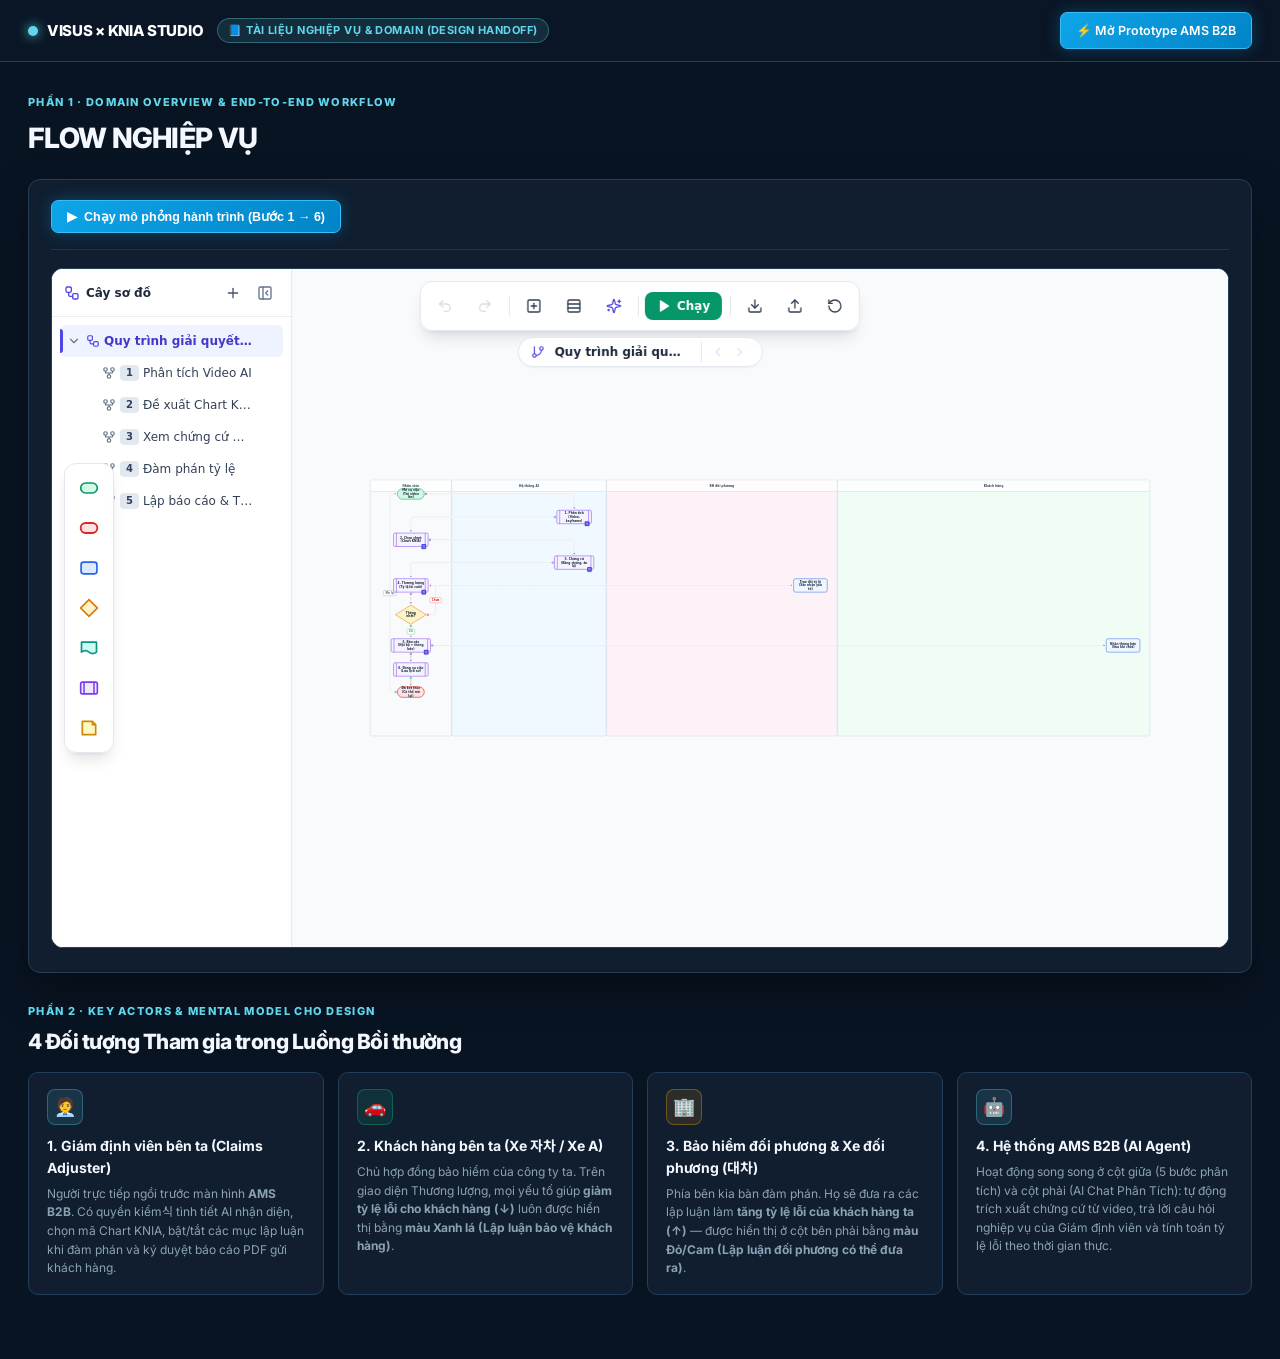
==== domain-spec/index.html @ eadb667c "refactor: tach rieng thu muc domain-spec va prototype, don dep file thua va them portal dieu huong" ====
<!DOCTYPE html>
<html lang="vi">

<head>
  <meta charset="UTF-8">
  <meta name="viewport" content="width=device-width, initial-scale=1.0">
  <title>AMS B2B — Tài liệu Nghiệp vụ & Domain (Design Handoff)</title>
  <link rel="preconnect" href="https://fonts.googleapis.com">
  <link rel="preconnect" href="https://fonts.gstatic.com" crossorigin>
  <link
    href="https://fonts.googleapis.com/css2?family=Inter:wght@400;500;600;700;800&family=Noto+Sans+KR:wght@400;500;700&display=swap"
    rel="stylesheet">
  <style>
    :root {
      --bg-deep: #091423;
      --bg-panel: #101e30;
      --bg-card: #13243a;
      --bg-card-hover: #172c46;
      --border-subtle: #1e334a;
      --border-main: #233e59;
      --cyan-bright: #61d7eb;
      --cyan-glow: #38bdf8;
      --cyan-primary: #0ea5e9;
      --emerald: #10b981;
      --emerald-light: #34d399;
      --amber: #f59e0b;
      --amber-light: #fbbf24;
      --rose: #f43f5e;
      --rose-light: #fb7185;
      --purple: #a855f7;
      --text-main: #f4f8fe;
      --text-secondary: #cbd5e1;
      --text-muted: #8ba2b5;
      --text-dim: #64748b;
    }

    * {
      box-sizing: border-box;
      margin: 0;
      padding: 0;
    }

    body {
      background-color: var(--bg-deep);
      color: var(--text-main);
      font-family: 'Inter', 'Noto Sans KR', -apple-system, BlinkMacSystemFont, sans-serif;
      line-height: 1.55;
      min-height: 100vh;
      overflow-x: hidden;
    }

    /* ================= TOP HEADER (SAME AS PROTOTYPE) ================= */
    .app-header {
      position: sticky;
      top: 0;
      z-index: 100;
      background: rgba(11, 23, 39, 0.92);
      backdrop-filter: blur(12px);
      border-bottom: 1px solid var(--border-main);
      padding: 12px 28px;
      display: flex;
      align-items: center;
      justify-content: space-between;
      gap: 16px;
    }

    .brand-group {
      display: flex;
      align-items: center;
      gap: 14px;
    }

    .brand-logo {
      display: inline-flex;
      align-items: center;
      gap: 9px;
      font-weight: 800;
      font-size: 15px;
      letter-spacing: -0.02em;
      color: #fff;
    }

    .brand-dot {
      width: 10px;
      height: 10px;
      border-radius: 50%;
      background: var(--cyan-bright);
      box-shadow: 0 0 12px var(--cyan-bright);
    }

    .brand-badge {
      background: rgba(97, 215, 235, 0.12);
      border: 1px solid rgba(97, 215, 235, 0.35);
      color: var(--cyan-bright);
      font-size: 11px;
      font-weight: 700;
      padding: 3px 10px;
      border-radius: 999px;
      letter-spacing: 0.04em;
    }

    .header-actions {
      display: flex;
      align-items: center;
      gap: 10px;
    }

    .btn {
      display: inline-flex;
      align-items: center;
      gap: 7px;
      padding: 8px 15px;
      border-radius: 7px;
      font-size: 12.5px;
      font-weight: 600;
      cursor: pointer;
      transition: all 0.2s ease;
      text-decoration: none;
      border: 1px solid var(--border-main);
      background: var(--bg-card);
      color: var(--text-main);
    }

    .btn:hover {
      background: var(--bg-card-hover);
      border-color: var(--cyan-glow);
    }

    .btn-primary {
      background: linear-gradient(135deg, #0ea5e9, #0284c7);
      border-color: #38bdf8;
      color: #fff;
      box-shadow: 0 0 16px rgba(14, 165, 233, 0.3);
    }

    .btn-primary:hover {
      background: linear-gradient(135deg, #38bdf8, #0ea5e9);
      box-shadow: 0 0 22px rgba(56, 189, 248, 0.5);
    }

    .btn.is-active {
      background: rgba(14, 165, 233, 0.2);
      border-color: var(--cyan-bright);
      color: var(--cyan-bright);
      box-shadow: 0 0 14px rgba(97, 215, 235, 0.25);
    }

    /* ================= MAIN CONTAINER ================= */
    .page-container {
      max-width: 1460px;
      margin: 0 auto;
      padding: 26px 28px 64px;
    }

    /* Section Roadmap Bar */
    .doc-roadmap {
      display: flex;
      align-items: center;
      gap: 8px;
      margin-bottom: 24px;
      padding: 10px 14px;
      background: var(--bg-panel);
      border: 1px solid var(--border-main);
      border-radius: 10px;
      flex-wrap: wrap;
    }

    .roadmap-pill {
      display: inline-flex;
      align-items: center;
      gap: 8px;
      padding: 6px 13px;
      border-radius: 7px;
      font-size: 12px;
      font-weight: 600;
      color: var(--text-muted);
      border: 1px solid transparent;
    }

    .roadmap-pill.active {
      background: rgba(97, 215, 235, 0.13);
      border-color: rgba(97, 215, 235, 0.4);
      color: var(--cyan-bright);
    }

    .roadmap-pill .num {
      width: 20px;
      height: 20px;
      border-radius: 50%;
      display: inline-flex;
      align-items: center;
      justify-content: center;
      font-size: 11px;
      font-weight: 800;
      background: rgba(255, 255, 255, 0.08);
    }

    .roadmap-pill.active .num {
      background: var(--cyan-bright);
      color: #061320;
    }

    .roadmap-sep {
      color: var(--text-dim);
      font-size: 12px;
    }

    /* ================= HERO & CONTEXT OVERVIEW ================= */
    .section-eyebrow {
      display: inline-block;
      color: var(--cyan-bright);
      font-size: 11px;
      font-weight: 800;
      letter-spacing: 0.12em;
      text-transform: uppercase;
      margin-bottom: 6px;
    }

    .section-title-row {
      display: flex;
      align-items: flex-end;
      justify-content: space-between;
      gap: 16px;
      margin-bottom: 18px;
      flex-wrap: wrap;
    }

    .section-title {
      font-size: clamp(22px, 2.2vw, 28px);
      font-weight: 800;
      letter-spacing: -0.025em;
      color: var(--text-main);
    }

    .section-subtitle {
      color: var(--text-muted);
      font-size: 13.5px;
      max-width: 880px;
      margin-top: 4px;
    }

    .context-grid {
      display: grid;
      grid-template-columns: repeat(3, 1fr);
      gap: 16px;
      margin-bottom: 24px;
    }

    .context-card {
      background: var(--bg-panel);
      border: 1px solid var(--border-main);
      border-radius: 10px;
      padding: 18px 20px;
      position: relative;
      overflow: hidden;
    }

    .context-card::before {
      content: '';
      position: absolute;
      top: 0;
      left: 0;
      width: 4px;
      height: 100%;
      background: var(--cyan-bright);
    }

    .context-card.pain::before {
      background: var(--amber);
    }

    .context-card.goal::before {
      background: var(--emerald);
    }

    .context-card-head {
      display: flex;
      align-items: center;
      gap: 9px;
      font-size: 13.5px;
      font-weight: 700;
      color: var(--text-main);
      margin-bottom: 8px;
    }

    .context-card p {
      font-size: 12.5px;
      color: var(--text-secondary);
      line-height: 1.6;
    }

    .context-card ul {
      list-style: none;
      margin-top: 8px;
      display: flex;
      flex-direction: column;
      gap: 5px;
    }

    .context-card li {
      font-size: 12px;
      color: var(--text-muted);
      padding-left: 14px;
      position: relative;
    }

    .context-card li::before {
      content: '•';
      position: absolute;
      left: 2px;
      color: var(--cyan-bright);
      font-weight: 700;
    }

    /* ================= SWIMLANE PANEL ================= */
    .swimlane-panel {
      background: var(--bg-panel);
      border: 1px solid var(--border-main);
      border-radius: 12px;
      padding: 20px 22px 24px;
      box-shadow: 0 18px 40px rgba(0, 0, 0, 0.35);
      margin-bottom: 24px;
    }

    .swimlane-toolbar {
      display: flex;
      align-items: center;
      justify-content: space-between;
      gap: 14px;
      padding-bottom: 16px;
      margin-bottom: 18px;
      border-bottom: 1px solid var(--border-subtle);
      flex-wrap: wrap;
    }

    .swimlane-toolbar-left {
      display: flex;
      align-items: center;
      gap: 12px;
      flex-wrap: wrap;
    }

    .legend-group {
      display: flex;
      align-items: center;
      gap: 14px;
      flex-wrap: wrap;
      font-size: 12px;
      color: var(--text-secondary);
    }

    .legend-item {
      display: inline-flex;
      align-items: center;
      gap: 7px;
    }

    .legend-swatch {
      width: 14px;
      height: 14px;
      border-radius: 4px;
    }

    .legend-swatch.ams {
      background: rgba(14, 165, 233, 0.22);
      border: 1.5px solid var(--cyan-bright);
      box-shadow: 0 0 10px rgba(97, 215, 235, 0.45);
    }

    .legend-swatch.manual {
      background: var(--bg-card);
      border: 1px solid var(--border-main);
    }

    .legend-swatch.ext {
      background: rgba(245, 158, 11, 0.14);
      border: 1px solid rgba(245, 158, 11, 0.5);
    }

    /* Live Playback Story Banner */
    .story-narration-bar {
      background: rgba(14, 165, 233, 0.1);
      border: 1px solid rgba(97, 215, 235, 0.35);
      border-radius: 8px;
      padding: 11px 16px;
      margin-bottom: 18px;
      display: flex;
      align-items: center;
      justify-content: space-between;
      gap: 14px;
    }

    .story-narration-text {
      font-size: 13px;
      color: var(--text-main);
      display: flex;
      align-items: center;
      gap: 10px;
    }

    .story-step-badge {
      background: var(--cyan-bright);
      color: #061320;
      font-size: 11px;
      font-weight: 800;
      padding: 3px 9px;
      border-radius: 5px;
      white-space: nowrap;
    }

    .story-dots {
      display: flex;
      align-items: center;
      gap: 6px;
    }

    .story-dot {
      width: 24px;
      height: 6px;
      border-radius: 999px;
      background: rgba(255, 255, 255, 0.15);
      cursor: pointer;
      transition: all 0.25s;
    }

    .story-dot.active {
      background: var(--cyan-bright);
      width: 36px;
      box-shadow: 0 0 8px var(--cyan-bright);
    }

    /* ================= SWIMLANE BOARD GRID ================= */
    .swimlane-scroll-wrapper {
      display: none !important;
      overflow-x: auto;
      padding-bottom: 6px;
    }

    .swimlane-board {
      min-width: 1260px;
      display: grid;
      grid-template-columns: 210px repeat(6, 1fr);
      border: 1px solid var(--border-main);
      border-radius: 10px;
      background: #0b1626;
      position: relative;
    }

    /* Column Headers (Steps 1 -> 6) */
    .sl-col-header {
      padding: 12px 12px;
      background: #0e1c30;
      border-bottom: 1px solid var(--border-main);
      border-right: 1px solid var(--border-subtle);
      text-align: left;
      position: relative;
      transition: all 0.25s;
    }

    .sl-col-header:last-child {
      border-right: none;
    }

    .sl-col-header.corner {
      display: flex;
      flex-direction: column;
      justify-content: center;
      background: #0b1524;
      border-right: 1px solid var(--border-main);
    }

    .sl-col-header .step-num {
      display: inline-flex;
      align-items: center;
      gap: 5px;
      font-size: 10.5px;
      font-weight: 800;
      letter-spacing: 0.06em;
      text-transform: uppercase;
      color: var(--text-muted);
      margin-bottom: 3px;
    }

    .sl-col-header .step-name {
      font-size: 12.5px;
      font-weight: 700;
      color: var(--text-main);
      line-height: 1.3;
    }

    .sl-col-header.ams-col {
      background: linear-gradient(180deg, rgba(14, 165, 233, 0.16) 0%, rgba(14, 28, 48, 0.95) 100%);
      border-top: 2px solid var(--cyan-bright);
    }

    .sl-col-header.ams-col .step-num {
      color: var(--cyan-bright);
    }

    .sl-col-header.is-playing {
      background: rgba(56, 189, 248, 0.22);
      box-shadow: inset 0 0 18px rgba(97, 215, 235, 0.25);
    }

    /* Swimlane Row Label (Left Column) */
    .sl-lane-label {
      padding: 18px 16px;
      border-right: 1px solid var(--border-main);
      border-bottom: 1px solid var(--border-main);
      display: flex;
      flex-direction: column;
      justify-content: center;
      gap: 6px;
      background: #0d192b;
    }

    .sl-lane-label.lane-adjuster {
      background: linear-gradient(90deg, rgba(14, 165, 233, 0.12), #0d192b);
    }

    .sl-lane-badge {
      display: inline-flex;
      align-items: center;
      gap: 6px;
      font-size: 10px;
      font-weight: 800;
      letter-spacing: 0.08em;
      text-transform: uppercase;
      padding: 2px 8px;
      border-radius: 4px;
      width: fit-content;
    }

    .lane-customer .sl-lane-badge {
      background: rgba(16, 185, 129, 0.15);
      color: var(--emerald-light);
      border: 1px solid rgba(16, 185, 129, 0.35);
    }

    .lane-adjuster .sl-lane-badge {
      background: rgba(97, 215, 235, 0.15);
      color: var(--cyan-bright);
      border: 1px solid rgba(97, 215, 235, 0.4);
    }

    .lane-counterpart .sl-lane-badge {
      background: rgba(245, 158, 11, 0.15);
      color: var(--amber-light);
      border: 1px solid rgba(245, 158, 11, 0.4);
    }

    .sl-lane-title {
      font-size: 13.5px;
      font-weight: 700;
      color: var(--text-main);
      line-height: 1.3;
    }

    .sl-lane-desc {
      font-size: 11.5px;
      color: var(--text-muted);
      line-height: 1.4;
    }

    /* Swimlane Cells */
    .sl-cell {
      padding: 16px 11px;
      border-right: 1px solid rgba(35, 62, 89, 0.55);
      border-bottom: 1px solid var(--border-main);
      display: flex;
      flex-direction: column;
      justify-content: center;
      position: relative;
      min-height: 148px;
    }

    .sl-cell.empty-cell {
      background: repeating-linear-gradient(
        -45deg,
        rgba(15, 29, 48, 0.35),
        rgba(15, 29, 48, 0.35) 8px,
        rgba(11, 22, 38, 0.35) 8px,
        rgba(11, 22, 38, 0.35) 16px
      );
    }

    /* ================= AMS B2B HIGHLIGHT ZONE ================= */
    .sl-cell.ams-zone {
      background: rgba(14, 165, 233, 0.08);
      border-top: 2px solid var(--cyan-bright);
      border-bottom: 2px solid var(--cyan-bright);
      padding-top: 34px;
    }

    .sl-cell.ams-zone-start {
      border-left: 2px solid var(--cyan-bright);
      border-top-left-radius: 8px;
      border-bottom-left-radius: 8px;
    }

    .sl-cell.ams-zone-end {
      border-right: 2px solid var(--cyan-bright);
      border-top-right-radius: 8px;
      border-bottom-right-radius: 8px;
    }

    .sl-cell.ams-zone-single {
      border: 2px solid var(--cyan-bright);
      border-radius: 8px;
    }

    .ams-zone-banner {
      position: absolute;
      top: 6px;
      left: 10px;
      z-index: 5;
      display: inline-flex;
      align-items: center;
      gap: 6px;
      background: linear-gradient(90deg, #0ea5e9, #06b6d4);
      color: #04101c;
      font-size: 10.5px;
      font-weight: 800;
      padding: 3px 10px;
      border-radius: 999px;
      letter-spacing: 0.03em;
      box-shadow: 0 0 14px rgba(56, 189, 248, 0.6);
      white-space: nowrap;
      pointer-events: none;
    }

    body.focus-ams .sl-node:not(.ams-node) {
      opacity: 0.32;
      filter: grayscale(40%);
    }

    body.focus-ams .sl-cell.ams-zone {
      background: rgba(14, 165, 233, 0.16);
      box-shadow: inset 0 0 24px rgba(56, 189, 248, 0.22);
    }

    /* ================= NODE CARDS INSIDE CELLS ================= */
    .sl-node {
      background: var(--bg-card);
      border: 1px solid var(--border-main);
      border-radius: 8px;
      padding: 11px 12px;
      cursor: pointer;
      transition: all 0.25s cubic-bezier(0.16, 1, 0.3, 1);
      position: relative;
      z-index: 2;
    }

    .sl-node:hover {
      transform: translateY(-2px);
      border-color: var(--cyan-glow);
      box-shadow: 0 8px 20px rgba(0, 0, 0, 0.4);
    }

    .sl-node.ams-node {
      background: linear-gradient(160deg, #132c47 0%, #0f2238 100%);
      border-color: rgba(97, 215, 235, 0.55);
      box-shadow: 0 4px 16px rgba(14, 165, 233, 0.16);
    }

    .sl-node.counterpart-node {
      background: linear-gradient(160deg, #292118 0%, #1c1815 100%);
      border-color: rgba(245, 158, 11, 0.5);
    }

    .sl-node.customer-node {
      background: linear-gradient(160deg, #102a2a 0%, #0d2024 100%);
      border-color: rgba(16, 185, 129, 0.45);
    }

    .sl-node.active-step {
      border-color: #fff !important;
      box-shadow: 0 0 0 2px var(--cyan-bright), 0 0 26px rgba(97, 215, 235, 0.65) !important;
      transform: translateY(-3px) scale(1.015);
    }

    .node-head {
      display: flex;
      align-items: center;
      justify-content: space-between;
      gap: 6px;
      margin-bottom: 5px;
    }

    .node-code {
      font-size: 10px;
      font-weight: 800;
      padding: 2px 6px;
      border-radius: 4px;
      background: rgba(255, 255, 255, 0.08);
      color: var(--text-secondary);
    }

    .ams-node .node-code {
      background: rgba(97, 215, 235, 0.2);
      color: var(--cyan-bright);
    }

    .node-tag {
      font-size: 9.5px;
      font-weight: 700;
      color: var(--cyan-bright);
    }

    .node-title {
      font-size: 12.5px;
      font-weight: 700;
      color: var(--text-main);
      margin-bottom: 4px;
      line-height: 1.35;
    }

    .node-desc {
      font-size: 11.5px;
      color: var(--text-muted);
      line-height: 1.45;
    }

    /* Animated Flow Arrows Between Nodes */
    .flow-arrow-right {
      position: absolute;
      right: -13px;
      top: 50%;
      transform: translateY(-50%);
      z-index: 6;
      width: 24px;
      height: 24px;
      border-radius: 50%;
      background: #0d1d31;
      border: 1px solid var(--cyan-bright);
      color: var(--cyan-bright);
      display: flex;
      align-items: center;
      justify-content: center;
      font-size: 12px;
      font-weight: 800;
      box-shadow: 0 0 10px rgba(97, 215, 235, 0.35);
      animation: arrowPulse 1.8s infinite ease-in-out;
    }

    .flow-arrow-down {
      position: absolute;
      bottom: -13px;
      left: 50%;
      transform: translateX(-50%);
      z-index: 6;
      width: 24px;
      height: 24px;
      border-radius: 50%;
      background: #0d1d31;
      border: 1px solid var(--emerald-light);
      color: var(--emerald-light);
      display: flex;
      align-items: center;
      justify-content: center;
      font-size: 12px;
      font-weight: 800;
      box-shadow: 0 0 10px rgba(16, 185, 129, 0.35);
    }

    .flow-arrow-up {
      position: absolute;
      top: -13px;
      left: 50%;
      transform: translateX(-50%);
      z-index: 6;
      width: 24px;
      height: 24px;
      border-radius: 50%;
      background: #0d1d31;
      border: 1px solid var(--cyan-bright);
      color: var(--cyan-bright);
      display: flex;
      align-items: center;
      justify-content: center;
      font-size: 12px;
      font-weight: 800;
      box-shadow: 0 0 10px rgba(97, 215, 235, 0.45);
    }

    .flow-arrow-bidir {
      position: absolute;
      bottom: -14px;
      left: 50%;
      transform: translateX(-50%);
      z-index: 6;
      padding: 2px 8px;
      border-radius: 999px;
      background: #231b12;
      border: 1px solid var(--amber-light);
      color: var(--amber-light);
      font-size: 10.5px;
      font-weight: 800;
      box-shadow: 0 0 10px rgba(245, 158, 11, 0.35);
      white-space: nowrap;
    }

    @keyframes arrowPulse {
      0%, 100% {
        box-shadow: 0 0 6px rgba(97, 215, 235, 0.3);
      }
      50% {
        box-shadow: 0 0 16px rgba(97, 215, 235, 0.85);
      }
    }

    /* ================= INTERACTIVE STEP INSPECTOR DRAWER BELOW SWIMLANE ================= */
    .step-inspector {
      margin-top: 18px;
      background: #0c1829;
      border: 1px solid var(--border-main);
      border-radius: 10px;
      padding: 18px 20px;
      display: grid;
      grid-template-columns: 1.15fr 1fr 1fr;
      gap: 18px;
      align-items: stretch;
    }

    .inspector-col {
      background: var(--bg-panel);
      border: 1px solid var(--border-subtle);
      border-radius: 8px;
      padding: 14px 16px;
    }

    .inspector-col.ams-col-box {
      background: linear-gradient(145deg, rgba(14, 165, 233, 0.12), rgba(16, 30, 48, 0.95));
      border-color: rgba(97, 215, 235, 0.45);
    }

    .inspector-label {
      font-size: 10.5px;
      font-weight: 800;
      text-transform: uppercase;
      letter-spacing: 0.08em;
      color: var(--text-muted);
      margin-bottom: 6px;
      display: flex;
      align-items: center;
      gap: 6px;
    }

    .inspector-col.ams-col-box .inspector-label {
      color: var(--cyan-bright);
    }

    .inspector-title {
      font-size: 15px;
      font-weight: 800;
      color: var(--text-main);
      margin-bottom: 6px;
    }

    .inspector-text {
      font-size: 12.5px;
      color: var(--text-secondary);
      line-height: 1.55;
    }

    /* ================= PART 2: ACTORS CARDS ================= */
    .actors-grid {
      display: grid;
      grid-template-columns: repeat(4, 1fr);
      gap: 14px;
      margin-top: 14px;
    }

    .actor-card {
      background: var(--bg-panel);
      border: 1px solid var(--border-main);
      border-radius: 10px;
      padding: 16px 18px;
      transition: all 0.2s;
    }

    .actor-card:hover {
      border-color: var(--cyan-glow);
      transform: translateY(-2px);
    }

    .actor-top {
      display: flex;
      align-items: center;
      justify-content: space-between;
      margin-bottom: 10px;
    }

    .actor-icon {
      width: 36px;
      height: 36px;
      border-radius: 8px;
      display: inline-flex;
      align-items: center;
      justify-content: center;
      font-size: 18px;
      background: rgba(97, 215, 235, 0.12);
      border: 1px solid rgba(97, 215, 235, 0.3);
    }

    .actor-role-tag {
      font-size: 10.5px;
      font-weight: 700;
      padding: 2px 8px;
      border-radius: 999px;
      background: rgba(255, 255, 255, 0.07);
      color: var(--text-secondary);
    }

    .actor-card h3 {
      font-size: 14px;
      font-weight: 700;
      color: var(--text-main);
      margin-bottom: 6px;
    }

    .actor-card p {
      font-size: 12px;
      color: var(--text-muted);
      line-height: 1.55;
    }

    @media (max-width: 1100px) {
      .context-grid,
      .step-inspector,
      .actors-grid {
        grid-template-columns: 1fr;
      }
    }
  
    /* ================= DRAG & DROP VERTICAL SWIMLANE BUILDER ================= */
    .swimlane-dnd-container {
      margin-top: 16px;
      background: #091322;
      border: 1px solid var(--border-main);
      border-radius: 12px;
      padding: 18px;
      box-shadow: 0 16px 40px rgba(0,0,0,0.45);
      position: relative;
    }

    .swimlane-dnd-header {
      display: flex;
      align-items: center;
      justify-content: space-between;
      gap: 12px;
      padding-bottom: 14px;
      border-bottom: 1px solid var(--border-subtle);
      margin-bottom: 16px;
      flex-wrap: wrap;
    }

    .swimlane-dnd-board {
      display: flex;
      gap: 16px;
      overflow-x: auto;
      padding-bottom: 14px;
      min-height: 540px;
      align-items: stretch;
      position: relative;
    }

    /* SVG Overlay on top of lanes */
    .swimlane-svg-overlay {
      position: absolute;
      top: 0;
      left: 0;
      width: 100%;
      height: 100%;
      pointer-events: none;
      z-index: 10;
      overflow: visible;
    }
    .swimlane-svg-overlay path {
      pointer-events: stroke;
      cursor: pointer;
      transition: stroke-width 0.2s, stroke 0.2s;
    }
    .swimlane-svg-overlay path:hover {
      stroke-width: 3.5px !important;
      stroke: #38bdf8 !important;
      filter: drop-shadow(0 0 6px #38bdf8);
    }

    /* Label pills on arrows */
    .swimlane-edge-pill {
      position: absolute;
      transform: translate(-50%, -50%);
      z-index: 20;
      background: #0d1e34;
      border: 1px solid #38bdf8;
      color: #fff;
      font-size: 10.5px;
      font-weight: 700;
      padding: 2px 8px;
      border-radius: 999px;
      cursor: pointer;
      box-shadow: 0 4px 12px rgba(0,0,0,0.5);
      white-space: nowrap;
      display: inline-flex;
      align-items: center;
      gap: 4px;
      transition: all 0.15s;
    }
    .swimlane-edge-pill:hover {
      background: #0ea5e9;
      transform: translate(-50%, -50%) scale(1.08);
      box-shadow: 0 0 12px rgba(56, 189, 248, 0.6);
    }
    .swimlane-edge-pill.dash-pill {
      border-style: dashed;
      border-color: #fbbf24;
      color: #fbbf24;
    }

    /* Vertical Columns (Lanes) */
    .dnd-column {
      flex: 1;
      min-width: 290px;
      max-width: 380px;
      background: #0c182b;
      border: 1.5px solid var(--border-main);
      border-radius: 10px;
      display: flex;
      flex-direction: column;
      box-shadow: 0 6px 18px rgba(0,0,0,0.3);
      transition: all 0.2s;
      position: relative;
      z-index: 2;
    }

    .dnd-column.drag-over {
      border-color: var(--cyan-bright);
      background: rgba(14, 165, 233, 0.12);
      box-shadow: 0 0 18px rgba(97, 215, 235, 0.35);
    }

    .dnd-column-head {
      padding: 12px 14px;
      background: #0e1e34;
      border-bottom: 1.5px solid var(--border-main);
      border-top-left-radius: 8px;
      border-top-right-radius: 8px;
      display: flex;
      align-items: center;
      justify-content: space-between;
      gap: 8px;
    }

    .dnd-column-title {
      font-size: 13px;
      font-weight: 800;
      color: var(--text-main);
      display: flex;
      align-items: center;
      gap: 7px;
    }

    .dnd-column-body {
      padding: 14px 12px;
      flex: 1;
      display: flex;
      flex-direction: column;
      gap: 14px;
      min-height: 420px;
    }

    /* Node Cards */
    .dnd-node-card {
      padding: 12px 14px;
      border-radius: 8px;
      cursor: grab;
      user-select: none;
      position: relative;
      z-index: 5;
      transition: transform 0.15s, box-shadow 0.15s, border-color 0.15s;
    }
    .dnd-node-card:active { cursor: grabbing; }
    .dnd-node-card.dragging { opacity: 0.45; transform: scale(0.96); }

    /* Node Types */
    .dnd-node-card.act {
      background: #0284c7;
      border: 1.5px solid #38bdf8;
      color: #ffffff;
      border-radius: 6px;
      box-shadow: 0 4px 14px rgba(2, 132, 199, 0.35);
    }

    .dnd-node-card.decision {
      background: #d97706;
      border: 1.5px solid #fbbf24;
      color: #ffffff;
      border-radius: 12px;
      box-shadow: 0 4px 14px rgba(217, 119, 6, 0.35);
    }
    .dnd-node-card.decision::before {
      content: '🔶 QUYẾT ĐỊNH';
      display: block;
      font-size: 9.5px;
      font-weight: 800;
      letter-spacing: 0.05em;
      margin-bottom: 4px;
      color: #fef3c7;
    }

    .dnd-node-card.start {
      background: #059669;
      border: 2px solid #34d399;
      color: #ffffff;
      border-radius: 999px;
      text-align: center;
      font-weight: 800;
      box-shadow: 0 4px 14px rgba(16, 185, 129, 0.35);
    }

    .dnd-node-card.end {
      background: #dc2626;
      border: 2px solid #f87171;
      color: #ffffff;
      border-radius: 999px;
      text-align: center;
      font-weight: 800;
      box-shadow: 0 4px 14px rgba(239, 68, 68, 0.35);
    }

    .dnd-node-card.is-editing {
      box-shadow: 0 0 0 2px #fff, 0 0 16px #38bdf8 !important;
      z-index: 100 !important;
    }

    /* Popover Dropdown */
    .node-popover-dropdown {
      position: absolute;
      top: calc(100% + 8px);
      left: 0;
      width: 290px;
      background: #0f223a;
      border: 1.5px solid #38bdf8;
      border-radius: 8px;
      padding: 12px;
      box-shadow: 0 14px 35px rgba(0,0,0,0.8), 0 0 14px rgba(56, 189, 248, 0.3);
      z-index: 999;
      display: flex;
      flex-direction: column;
      gap: 10px;
      text-align: left;
      cursor: default;
    }
    .node-popover-dropdown::before {
      content: '';
      position: absolute;
      top: -6px;
      left: 20px;
      width: 10px;
      height: 10px;
      background: #0f223a;
      border-top: 1.5px solid #38bdf8;
      border-left: 1.5px solid #38bdf8;
      transform: rotate(45deg);
    }
    .popover-label {
      font-size: 10.5px;
      font-weight: 800;
      color: #38bdf8;
      text-transform: uppercase;
      letter-spacing: 0.05em;
      margin-bottom: 4px;
      display: block;
    }
    .popover-input {
      width: 100%;
      background: #07101d;
      border: 1px solid var(--border-main);
      border-radius: 5px;
      color: #fff;
      padding: 6px 8px;
      font-size: 11.5px;
      outline: none;
      font-family: inherit;
    }
    .popover-input:focus { border-color: #38bdf8; }
    .popover-actions {
      display: flex;
      align-items: center;
      justify-content: space-between;
      gap: 6px;
      margin-top: 4px;
      padding-top: 6px;
      border-top: 1px solid var(--border-subtle);
    }
    .popover-btn {
      padding: 4px 10px;
      border-radius: 5px;
      font-size: 11px;
      font-weight: 700;
      cursor: pointer;
      border: 1px solid transparent;
    }
    .popover-btn-save { background: #0ea5e9; color: #fff; border-color: #38bdf8; }
    .popover-btn-delete { background: rgba(239, 68, 68, 0.2); color: #f87171; border-color: #ef4444; }
    .popover-btn-close { background: #1e293b; color: #cbd5e1; }

  
    /* ================= BPMN VIEW TOGGLE & STYLES ================= */
    .bpmn-lane-board-wrapper {
      margin-top: 10px;
      display: flex;
      flex-direction: column;
      gap: 12px;
    }
    .bpmn-dnd-canvas {
      display: flex;
      gap: 14px;
      overflow-x: auto;
      min-height: 480px;
      padding-bottom: 12px;
      position: relative;
    }
    .bpmn-dnd-lane {
      flex: 1;
      min-width: 280px;
      max-width: 380px;
      background: #0b172a;
      border: 1.5px solid var(--border-main);
      border-radius: 8px;
      display: flex;
      flex-direction: column;
    }
    .bpmn-dnd-lane.drag-over {
      border-color: var(--cyan-bright);
      background: rgba(14, 165, 233, 0.12);
    }
    .bpmn-dnd-lane-head {
      padding: 10px 14px;
      background: #0e1e34;
      border-bottom: 1.5px solid var(--border-main);
      font-size: 12.5px;
      font-weight: 800;
      color: #fff;
      display: flex;
      align-items: center;
      justify-content: space-between;
    }
    .bpmn-dnd-lane-body {
      padding: 14px 10px;
      flex: 1;
      display: flex;
      flex-direction: column;
      gap: 12px;
    }
    .bpmn-dnd-node {
      padding: 10px 12px;
      border-radius: 6px;
      cursor: grab;
      user-select: none;
      position: relative;
      font-size: 12px;
      font-weight: 700;
      line-height: 1.4;
      transition: all 0.15s;
    }
    .bpmn-dnd-node:active { cursor: grabbing; }
    .bpmn-dnd-node.act {
      background: #0284c7;
      border: 1.5px solid #38bdf8;
      color: #fff;
    }
    .bpmn-dnd-node.decision {
      background: #d97706;
      border: 1.5px solid #fbbf24;
      color: #fff;
      border-radius: 10px;
    }
    .bpmn-dnd-node.start {
      background: #059669;
      border: 2px solid #34d399;
      color: #fff;
      border-radius: 999px;
      text-align: center;
    }
    .bpmn-dnd-node.end {
      background: #dc2626;
      border: 2px solid #f87171;
      color: #fff;
      border-radius: 999px;
      text-align: center;
    }
    .bpmn-dnd-node.is-editing {
      box-shadow: 0 0 0 2px #fff, 0 0 16px #38bdf8 !important;
      z-index: 100 !important;
    }
    .bpmn-inline-popover {
      position: absolute;
      top: calc(100% + 6px);
      left: 0;
      width: 280px;
      background: #0f223a;
      border: 1.5px solid #38bdf8;
      border-radius: 8px;
      padding: 12px;
      box-shadow: 0 14px 35px rgba(0,0,0,0.8);
      z-index: 999;
      display: flex;
      flex-direction: column;
      gap: 8px;
      cursor: default;
    }
    .bpmn-inline-popover label {
      font-size: 10.5px;
      font-weight: 800;
      color: #38bdf8;
      text-transform: uppercase;
    }
    .bpmn-inline-popover textarea, .bpmn-inline-popover select {
      width: 100%;
      background: #07101d;
      border: 1px solid var(--border-main);
      border-radius: 4px;
      color: #fff;
      padding: 5px 8px;
      font-size: 11.5px;
      outline: none;
      font-family: inherit;
    }
</style>
</head>

<body>

  <!-- TOP HEADER -->
  <header class="app-header">
    <div class="brand-group">
      <div class="brand-logo">
        <span class="brand-dot"></span>
        <span>VISUS × KNIA STUDIO</span>
      </div>
      <span class="brand-badge">📘 TÀI LIỆU NGHIỆP VỤ &amp; DOMAIN (DESIGN HANDOFF)</span>
    </div>
    <div class="header-actions">
      <a href="../prototype/index.html" class="btn btn-primary">
        <span>⚡ Mở Prototype AMS B2B</span>
      </a>
    </div>
  </header>

  <main class="page-container">

    <!-- ================= PHẦN 1: BỐI CẢNH & SWIMLANE ================= -->
    <section>
      <div class="section-title-row">
        <div>
          <span class="section-eyebrow">PHẦN 1 · DOMAIN OVERVIEW &amp; END-TO-END WORKFLOW</span>
          <h1 class="section-title">FLOW NGHIỆP VỤ</h1>
        </div>
      </div>

      <!-- SWIMLANE DIAGRAM PANEL -->
      <div class="swimlane-panel">
        <div class="swimlane-toolbar">
          <div class="swimlane-toolbar-left">
            <button type="button" class="btn btn-primary" id="btn-play-flow" onclick="togglePlayFlow()">
              <span id="play-icon">▶</span>
              <span id="play-label">Chạy mô phỏng hành trình (Bước 1 → 6)</span>
            </button>
          </div>
        </div>

        <!-- SWIMLANE 3 LANES x 6 STEPS -->
        
        <!-- ================= BPMN THEO LANE VIEW CONTAINER ================= -->
        <div id="bpmn-lane-view-container" class="bpmn-lane-board-wrapper" style="margin-top:8px;">
          <iframe
            src="../prototype/swimlane-editor/index.html"
            title="Swimlane Editor"
            style="width:100%; height:680px; border:1px solid var(--border-main); border-radius:12px; background:#f8fafc; display:block;"
          ></iframe>
        </div>

        <div class="swimlane-scroll-wrapper">
          <div class="swimlane-board">

            <!-- HEADER ROW -->
            <div class="sl-col-header corner">
              <span class="step-num" style="color:var(--cyan-bright);">SWIMLANE 3 BÊN</span>
              <span class="step-name">Đối tượng \ 6 Bước quy trình</span>
            </div>

            <div class="sl-col-header" id="col-head-1" onclick="selectStep(1)" style="cursor:pointer;">
              <div class="step-num">BƯỚC 1</div>
              <div class="step-name">1. Xảy ra va chạm &amp; Gửi video</div>
            </div>

            <div class="sl-col-header ams-col is-playing" id="col-head-2" onclick="selectStep(2)" style="cursor:pointer;">
              <div class="step-num">✨ BƯỚC 2 · AMS B2B</div>
              <div class="step-name">2. Xem video dựng lại tình tiết</div>
            </div>

            <div class="sl-col-header ams-col" id="col-head-3" onclick="selectStep(3)" style="cursor:pointer;">
              <div class="step-num">✨ BƯỚC 3 · AMS B2B</div>
              <div class="step-name">3. Tra cứu sách KNIA tìm mã Chart</div>
            </div>

            <div class="sl-col-header ams-col" id="col-head-4" onclick="selectStep(4)" style="cursor:pointer;">
              <div class="step-num">✨ BƯỚC 4 · AMS B2B</div>
              <div class="step-name">4. Soi từng khung hình tìm lý lẽ tăng/giảm lỗi</div>
            </div>

            <div class="sl-col-header ams-col" id="col-head-5" onclick="selectStep(5)" style="cursor:pointer;">
              <div class="step-num">✨ BƯỚC 5 · ĐÀM PHÁN</div>
              <div class="step-name">5. Đàm phán chốt tỷ lệ với BH đối phương</div>
            </div>

            <div class="sl-col-header ams-col" id="col-head-6" onclick="selectStep(6)" style="cursor:pointer;">
              <div class="step-num">✨ BƯỚC 6 · AMS B2B</div>
              <div class="step-name">6. Lập báo cáo &amp; Thông báo kết quả cho KH</div>
            </div>

            <!-- ================= LANE 1: KHÁCH HÀNG BÊN TA ================= -->
            <div class="sl-lane-label lane-customer">
              <span class="sl-lane-badge">LANE 1 · KHÁCH HÀNG</span>
              <div class="sl-lane-title">👤 Khách hàng bên ta (Xe 자차)</div>
              <div class="sl-lane-desc">Chủ xe mua bảo hiểm của công ty ta, người gửi video và nhận kết quả cuối cùng.</div>
            </div>

            <!-- Lane 1 - Step 1 -->
            <div class="sl-cell">
              <div class="sl-node customer-node" data-step="1" onclick="selectStep(1)">
                <div class="node-head">
                  <span class="node-code">1A · Khởi phát</span>
                  <span class="node-tag" style="color:var(--emerald-light);">Gửi Blackbox</span>
                </div>
                <div class="node-title">Xảy ra va chạm &amp; Gửi video</div>
                <div class="node-desc">
                  Khách hàng gửi file video hộp đen (cam trước/sau) kèm thông tin vụ tai nạn cho công ty bảo hiểm bên ta.
                </div>
              </div>
              <div class="flow-arrow-down" title="Chuyển hồ sơ & video xuống Giám định viên bên ta">↓</div>
            </div>

            <!-- Lane 1 - Steps 2, 3, 4, 5 (Empty) -->
            <div class="sl-cell empty-cell"></div>
            <div class="sl-cell empty-cell"></div>
            <div class="sl-cell empty-cell"></div>
            <div class="sl-cell empty-cell"></div>

            <!-- Lane 1 - Step 6 -->
            <div class="sl-cell">
              <div class="sl-node customer-node" data-step="6" onclick="selectStep(6)">
                <div class="node-head">
                  <span class="node-code">6B · Kết quả</span>
                  <span class="node-tag" style="color:var(--emerald-light);">KakaoTalk / PDF</span>
                </div>
                <div class="node-title">Nhận thông báo &amp; Xem Báo cáo</div>
                <div class="node-desc">
                  Khách hàng nhận tin nhắn KakaoTalk/SMS giải trình tỷ lệ lỗi cuối cùng và mở xem Báo cáo PDF trên điện thoại.
                </div>
              </div>
            </div>

            <!-- ================= LANE 2: GIÁM ĐỊNH VIÊN BÊN TA (USER CHÍNH) ================= -->
            <div class="sl-lane-label lane-adjuster">
              <span class="sl-lane-badge">LANE 2 · USER CHÍNH</span>
              <div class="sl-lane-title">🧑‍💼 Giám định viên bên ta</div>
              <div class="sl-lane-desc">Người trực tiếp sử dụng hệ thống <b>AMS B2B</b> để phân tích, đàm phán và lập báo cáo.</div>
            </div>

            <!-- Lane 2 - Step 1 -->
            <div class="sl-cell">
              <div class="sl-node" data-step="1" onclick="selectStep(1)">
                <div class="node-head">
                  <span class="node-code">1B · Tiếp nhận</span>
                </div>
                <div class="node-title">Tạo hồ sơ &amp; Tải video lên</div>
                <div class="node-desc">
                  Giám định viên tiếp nhận yêu cầu bồi thường và tải video tai nạn lên hệ thống để bắt đầu xử lý.
                </div>
              </div>
              <div class="flow-arrow-right" title="Đưa video vào AMS B2B phân tích">→</div>
            </div>

            <!-- Lane 2 - Step 2 (AMS B2B ZONE START) -->
            <div class="sl-cell ams-zone ams-zone-start">
              <div class="ams-zone-banner">✨ AMS B2B sẽ hỗ trợ phần này (Bước 2 → Bước 6)</div>
              <div class="sl-node ams-node active-step" data-step="2" onclick="selectStep(2)">
                <div class="node-head">
                  <span class="node-code">BƯỚC 2</span>
                  <span class="node-tag">AI Video + Tình tiết</span>
                </div>
                <div class="node-title">Xem video dựng lại tình tiết</div>
                <div class="node-desc">
                  <b>AMS B2B</b> tự động đọc video, tách Keyframes trước-trong-sau va chạm và liệt kê các tình tiết để GĐV xác nhận.
                </div>
              </div>
              <div class="flow-arrow-right">→</div>
            </div>

            <!-- Lane 2 - Step 3 (AMS B2B ZONE MIDDLE) -->
            <div class="sl-cell ams-zone">
              <div class="sl-node ams-node" data-step="3" onclick="selectStep(3)">
                <div class="node-head">
                  <span class="node-code">BƯỚC 3</span>
                  <span class="node-tag">Gợi ý Chart KNIA</span>
                </div>
                <div class="node-title">Tra cứu sách KNIA tìm mã Chart</div>
                <div class="node-desc">
                  <b>AMS B2B</b> tự động đối chiếu tình tiết với luật KNIA, đề xuất Top mã Chart kèm <b>Độ khớp (%)</b> &amp; <b>Tỷ lệ lỗi cơ sở</b>.
                </div>
              </div>
              <div class="flow-arrow-right">→</div>
            </div>

            <!-- Lane 2 - Step 4 (AMS B2B ZONE MIDDLE) -->
            <div class="sl-cell ams-zone">
              <div class="sl-node ams-node" data-step="4" onclick="selectStep(4)">
                <div class="node-head">
                  <span class="node-code">BƯỚC 4</span>
                  <span class="node-tag">Trích xuất Bằng chứng</span>
                </div>
                <div class="node-title">Soi khung hình tìm lý lẽ tăng/giảm lỗi</div>
                <div class="node-desc">
                  <b>AMS B2B</b> trích xuất frame chứng cứ và chuẩn bị sẵn 2 cột: <b>Lập luận bảo vệ KH (↓)</b> vs <b>Lập luận đối phương (↑)</b>.
                </div>
              </div>
              <div class="flow-arrow-right">→</div>
            </div>

            <!-- Lane 2 - Step 5 (AMS B2B ZONE MIDDLE) -->
            <div class="sl-cell ams-zone">
              <div class="sl-node ams-node" data-step="5" onclick="selectStep(5)">
                <div class="node-head">
                  <span class="node-code">BƯỚC 5A</span>
                  <span class="node-tag">Bàn đàm phán</span>
                </div>
                <div class="node-title">Đàm phán chốt tỷ lệ với BH đối phương</div>
                <div class="node-desc">
                  GĐV dùng bộ bằng chứng &amp; lập luận từ AMS B2B để thương lượng, tích chọn trạng thái <b>Đồng thuận / Loại trừ</b> và tính tỷ lệ realtime.
                </div>
              </div>
              <div class="flow-arrow-bidir" title="Đàm phán qua lại giữa 2 bên bảo hiểm">⇅ Thương lượng 2 bên</div>
              <div class="flow-arrow-right">→</div>
            </div>

            <!-- Lane 2 - Step 6 (AMS B2B ZONE END) -->
            <div class="sl-cell ams-zone ams-zone-end">
              <div class="flow-arrow-up" title="Gửi thông báo & PDF lên cho Khách hàng">↑</div>
              <div class="sl-node ams-node" data-step="6" onclick="selectStep(6)">
                <div class="node-head">
                  <span class="node-code">BƯỚC 6A</span>
                  <span class="node-tag">Báo cáo &amp; Kakao</span>
                </div>
                <div class="node-title">Lập báo cáo &amp; Thông báo cho KH</div>
                <div class="node-desc">
                  <b>AMS B2B</b> tự động tổng hợp dự thảo Báo cáo giám định 5 phần (PDF) và tạo bản tin thông báo gửi cho khách hàng.
                </div>
              </div>
            </div>

            <!-- ================= LANE 3: GIÁM ĐỊNH VIÊN BẢO HIỂM ĐỐI PHƯƠNG / HỘI ĐỒNG PHÂN XỬ ================= -->
            <div class="sl-lane-label lane-counterpart">
              <span class="sl-lane-badge">LANE 3 · ĐỐI PHƯƠNG</span>
              <div class="sl-lane-title">🏢 GĐV Bảo hiểm đối phương (hoặc 자분심)</div>
              <div class="sl-lane-desc">Đại diện bảo vệ cho xe đối phương (대차), hoặc Hội đồng phân xử tranh chấp KNIA (자분심).</div>
            </div>

            <!-- Lane 3 - Steps 1, 2, 3, 4 (Empty) -->
            <div class="sl-cell empty-cell"></div>
            <div class="sl-cell empty-cell"></div>
            <div class="sl-cell empty-cell"></div>
            <div class="sl-cell empty-cell"></div>

            <!-- Lane 3 - Step 5 -->
            <div class="sl-cell">
              <div class="sl-node counterpart-node" data-step="5" onclick="selectStep(5)">
                <div class="node-head">
                  <span class="node-code">5B · Phản biện</span>
                  <span class="node-tag" style="color:var(--amber-light);">합의 / 자분심</span>
                </div>
                <div class="node-title">Đưa lập luận phía đối phương &amp; Chốt</div>
                <div class="node-desc">
                  Đưa ra các yếu tố nhằm tăng lỗi cho khách hàng ta. Hai bên <b>Chốt thỏa thuận (합의)</b> hoặc đưa ra <b>Hội đồng phân xử (자분심)</b>.
                </div>
              </div>
            </div>

            <!-- Lane 3 - Step 6 (Empty) -->
            <div class="sl-cell empty-cell"></div>

          </div>
        </div>

      </div>
    </section>

    <!-- ================= PHẦN 2: CÁC ĐỐI TƯỢNG THAM GIA (ACTORS) ================= -->
    <section>
      <span class="section-eyebrow">PHẦN 2 · KEY ACTORS &amp; MENTAL MODEL CHO DESIGN</span>
      <h2 class="section-title" style="font-size:21px;">4 Đối tượng Tham gia trong Luồng Bồi thường</h2>
      <div class="actors-grid">
        <div class="actor-card">
          <div class="actor-top">
            <span class="actor-icon">🧑‍💼</span>
          </div>
          <h3>1. Giám định viên bên ta (Claims Adjuster)</h3>
          <p>
            Người trực tiếp ngồi trước màn hình <b>AMS B2B</b>. Có quyền kiểm식 tình tiết AI nhận diện, chọn mã Chart
            KNIA, bật/tắt các mục lập luận khi đàm phán và ký duyệt báo cáo PDF gửi khách hàng.
          </p>
        </div>

        <div class="actor-card">
          <div class="actor-top">
            <span class="actor-icon" style="background:rgba(16,185,129,0.12); border-color:rgba(16,185,129,0.35);">🚗</span>
          </div>
          <h3>2. Khách hàng bên ta (Xe 자차 / Xe A)</h3>
          <p>
            Chủ hợp đồng bảo hiểm của công ty ta. Trên giao diện Thương lượng, mọi yếu tố giúp <b>giảm tỷ lệ lỗi cho
              khách hàng (↓)</b> luôn được hiển thị bằng <b>màu Xanh lá (Lập luận bảo vệ khách hàng)</b>.
          </p>
        </div>

        <div class="actor-card">
          <div class="actor-top">
            <span class="actor-icon" style="background:rgba(245,158,11,0.12); border-color:rgba(245,158,11,0.35);">🏢</span>
          </div>
          <h3>3. Bảo hiểm đối phương &amp; Xe đối phương (대차)</h3>
          <p>
            Phía bên kia bàn đàm phán. Họ sẽ đưa ra các lập luận làm <b>tăng tỷ lệ lỗi của khách hàng ta (↑)</b> — được
            hiển thị ở cột bên phải bằng <b>màu Đỏ/Cam (Lập luận đối phương có thể đưa ra)</b>.
          </p>
        </div>

        <div class="actor-card">
          <div class="actor-top">
            <span class="actor-icon">🤖</span>
          </div>
          <h3>4. Hệ thống AMS B2B (AI Agent)</h3>
          <p>
            Hoạt động song song ở cột giữa (5 bước phân tích) và cột phải (AI Chat Phân Tích): tự động trích xuất chứng
            cứ từ video, trả lời câu hỏi nghiệp vụ của Giám định viên và tính toán tỷ lệ lỗi theo thời gian thực.
          </p>
        </div>
      </div>
    </section>

  </main>

  <script>
    const STEP_DATA = {
      1: {
        badge: 'BƯỚC 1 · TIẾP NHẬN HỒ SƠ & VIDEO',
        title: 'Bước 1: Xảy ra va chạm & Gửi video hộp đen (Blackbox)',
        narration: '<b>Xảy ra va chạm & Gửi video:</b> Khách hàng gửi file video hộp đen (Blackbox) và thông tin vụ tai nạn cho Giám định viên bên ta để khởi tạo hồ sơ vụ việc.',
        desc: 'Sau khi va chạm xảy ra, khách hàng trích xuất video từ camera hành trình (trước/sau xe) gửi cho công ty bảo hiểm bên ta. Giám định viên tạo hồ sơ vụ việc mới và tải video lên hệ thống.',
        manual: 'Nhận file video rời rạc qua email/tin nhắn, lưu vào thư mục máy tính cá nhân và nhập thông tin hồ sơ thủ công.',
        ams: '<b>Màn Danh sách & Modal Tạo vụ việc mới (#SCR-CASE-LIST):</b> Hỗ trợ tải lên tối đa 4 nguồn video (Trước xe KH, Sau xe KH, Xe đối phương, CCTV), kiểm tra định dạng/dung lượng tự động và khởi tạo hồ sơ ngay lập tức.'
      },
      2: {
        badge: 'BƯỚC 2 · ✨ AMS B2B HỖ TRỢ',
        title: 'Bước 2: Xem video dựng lại tình tiết va chạm',
        narration: '<b>Xem video dựng lại tình tiết:</b> Thay vì Giám định viên phải tự xem đi xem lại video, AMS B2B tự động đọc video hộp đen, nhận diện làn đường, đèn tín hiệu và tách các mốc thời gian va chạm.',
        desc: 'Từ video hộp đen khách hàng gửi, Giám định viên cần xác định bối cảnh đường (loại giao lộ, số làn, đèn tín hiệu), hướng di chuyển của 2 xe và mốc giây xảy ra va chạm.',
        manual: 'Giám định viên phải mở trình phát video thông thường, tự tua đi tua lại hàng chục lần qua các góc cam và ghi chép tay từng tình tiết ra giấy.',
        ams: '<b>Bước 1 & Bước 2 trên màn Chi tiết (#SCR-CASE-DETAIL):</b> AMS B2B tự động quét video, đánh dấu vạch đỏ <b>Mốc va chạm</b>, cắt sẵn Keyframes (Trước - Trong - Sau va chạm) và liệt kê các tình tiết AI nhận diện để Giám định viên xác nhận.'
      },
      3: {
        badge: 'BƯỚC 3 · ✨ AMS B2B HỖ TRỢ',
        title: 'Bước 3: Tra cứu sách KNIA tìm mã Chart & Tỷ lệ lỗi cơ sở',
        narration: '<b>Tra cứu sách KNIA tìm mã Chart:</b> AMS B2B tự động đối chiếu các tình tiết đã xác nhận với bộ quy chuẩn KNIA để xếp hạng Top biểu đồ phù hợp nhất kèm Tỷ lệ lỗi cơ sở.',
        desc: 'Dựa trên diễn biến vừa dựng lại (ví dụ: tông đuôi cùng chiều, hay đi thẳng vs rẽ trái tại ngã tư không đèn), Giám định viên phải tìm đúng mã Biểu đồ (도표) trong sách KNIA để lấy Tỷ lệ lỗi cơ sở (Base Fault).',
        manual: 'Phải lật tra cứu trong cuốn tiêu chuẩn KNIA dày 600 trang với hàng trăm mã biểu đồ, rất dễ nhầm lẫn giữa các biểu đồ có điều kiện gần giống nhau.',
        ams: '<b>Bước 3 — Chọn biểu đồ (#SCR-CASE-DETAIL):</b> AMS B2B tự động đề xuất Top Chart có <b>Độ khớp (%)</b> cao nhất, cho phép <b>So sánh 2 Chart cạnh nhau</b> và hiển thị rõ điều kiện nào Khớp / Mâu thuẫn.'
      },
      4: {
        badge: 'BƯỚC 4 · ✨ AMS B2B HỖ TRỢ',
        title: 'Bước 4: Soi từng khung hình tìm lý lẽ tăng/giảm lỗi',
        narration: '<b>Soi từng khung hình tìm lý lẽ tăng/giảm lỗi:</b> AMS B2B tự động trích xuất khung hình bằng chứng theo Chart đã chọn và chuẩn bị sẵn 2 cột Lập luận bảo vệ khách hàng vs Lập luận đối phương.',
        desc: 'Tỷ lệ lỗi cơ sở trong Chart KNIA chưa phải là kết quả cuối cùng. Giám định viên phải soi kỹ video để tìm các yếu tố điều chỉnh (가감요소: vào giao lộ trước, xe trước phanh gấp, không bật xi-nhan...) nhằm giảm lỗi cho khách hàng.',
        manual: 'Phải tự chụp màn hình từng frame video, tự tra bảng yếu tố cộng/trừ của KNIA và tự suy đoán xem phía bảo hiểm đối phương sẽ bắt bẻ điểm nào.',
        ams: '<b>Bước 3 (Bằng chứng) & Bước 4 (Hai cột lập luận):</b> Khi chọn Chart, AMS B2B tự động sinh bộ khung hình bằng chứng (click là tua video tới đúng giây đó) và chia sẵn 2 cột: <b>Lập luận bảo vệ khách hàng (↓)</b> và <b>Lập luận đối phương có thể đưa ra (↑)</b>.'
      },
      5: {
        badge: 'BƯỚC 5 · ✨ AMS B2B HỖ TRỢ TRÊN BÀN ĐÀM PHÁN',
        title: 'Bước 5: Đàm phán chốt tỷ lệ với Bảo hiểm đối phương',
        narration: '<b>Đàm phán chốt tỷ lệ với Bảo hiểm đối phương:</b> Giám định viên bên ta dùng bộ bằng chứng từ AMS B2B để thương lượng với GĐV đối phương, chuyển trạng thái từng mục và xem tỷ lệ lỗi cập nhật tức thì.',
        desc: 'Giám định viên bên ta và Giám định viên Bảo hiểm đối phương trao đổi để thống nhất áp dụng hay loại trừ từng yếu tố tăng/giảm lỗi. Nếu không đạt thỏa thuận (합의), vụ việc sẽ đưa ra Hội đồng phân xử KNIA (자분심).',
        manual: 'Tính nhẩm tỷ lệ cộng/trừ thủ công khi đang gọi điện đàm phán, khó hình dung ngay nếu nhượng bộ hoặc thắng thêm 1 mục thì tỷ lệ lỗi sẽ dịch chuyển bao nhiêu %.',
        ams: '<b>Bước 4 — Thương lượng tỷ lệ (#nego-stage):</b> Cung cấp thanh 3 ô số trực quan (<b>Nếu ta được công nhận thêm 1 mục</b> | <b>Tỷ lệ hiện tại · Đã đồng thuận</b> | <b>Nếu đối phương được công nhận thêm 1 mục</b>) và cập nhật tỷ lệ tức thì khi đổi trạng thái từng mục.'
      },
      6: {
        badge: 'BƯỚC 6 · ✨ AMS B2B HỖ TRỢ',
        title: 'Bước 6: Lập báo cáo giám định & Thông báo kết quả cho Khách hàng',
        narration: '<b>Lập báo cáo & Thông báo kết quả cho Khách hàng:</b> Sau khi chốt tỷ lệ lỗi, AMS B2B tự động tạo dự thảo Báo cáo PDF chuẩn 5 phần và soạn tin nhắn KakaoTalk/SMS kèm bản xem trước trên điện thoại để gửi cho khách hàng.',
        desc: 'Sau khi có kết quả đàm phán, Giám định viên phải lập Báo cáo giám định chính thức lưu hồ sơ và gửi tin nhắn giải trình kết quả rõ ràng để khách hàng bên ta hiểu và đồng thuận.',
        manual: 'Copy-paste ảnh chụp màn hình và gõ lại toàn bộ nội dung vào file Word/PDF, sau đó tự soạn tin nhắn giải thích cho khách hàng.',
        ams: '<b>Bước 5 — Tạo báo cáo và gửi thông báo:</b> Tự động điền sẵn Báo cáo giám định 5 phần (hỗ trợ lưu đa phiên bản v1, v2) và dựng sẵn khung xem trước tin nhắn trên màn hình điện thoại (KakaoTalk / SMS) để gửi ngay cho khách hàng.'
      }
    };

    let currentStep = 2;
    let playInterval = null;

    function selectStep(step) {
      currentStep = step;
      const data = STEP_DATA[step];
      if (!data) return;

      document.querySelectorAll('.sl-node').forEach(el => {
        el.classList.toggle('active-step', Number(el.dataset.step) === step);
      });
      document.querySelectorAll('.sl-col-header[id^="col-head-"]').forEach((el, idx) => {
        el.classList.toggle('is-playing', (idx + 1) === step);
      });
      document.querySelectorAll('.story-dot').forEach((el, idx) => {
        el.classList.toggle('active', (idx + 1) === step);
      });

      // Nội dung diễn giải chi tiết đã bỏ khỏi bản handoff; chỉ giữ tương tác trên sơ đồ.
    }

    function togglePlayFlow() {
      const btn = document.getElementById('btn-play-flow');
      const icon = document.getElementById('play-icon');
      const label = document.getElementById('play-label');

      if (playInterval) {
        clearInterval(playInterval);
        playInterval = null;
        btn.classList.remove('is-active');
        icon.textContent = '▶';
        label.textContent = 'Chạy mô phỏng hành trình (Bước 1 → 6)';
        return;
      }

      btn.classList.add('is-active');
      icon.textContent = '⏸';
      label.textContent = 'Đang chạy mô phỏng... (Bấm để dừng)';
      selectStep(1);
      playInterval = setInterval(() => {
        const next = currentStep >= 6 ? 1 : currentStep + 1;
        selectStep(next);
      }, 3200);
    }

    function toggleFocusAms() {
      const btn = document.getElementById('btn-focus-ams');
      const active = document.body.classList.toggle('focus-ams');
      btn.classList.toggle('is-active', active);
    }
  </script>

  <script>
    // ================= DRAG AND DROP VERTICAL SWIMLANE CONTROLLER =================
    const SWIMLANE_INITIAL = {
      lanes: [
        { id: 'lane_customer', title: '👤 Khách hàng bên ta', color: '#10b981' },
        { id: 'lane_adjuster', title: '🧑‍💼 Giám định viên bên ta (AMS B2B)', color: '#0ea5e9' },
        { id: 'lane_counterpart', title: '🏢 Giám định viên bảo hiểm đối phương', color: '#f59e0b' }
      ],
      nodes: [
        { id: 'N_START', type: 'start', text: 'Bắt đầu', lane: 'lane_customer' },
        { id: 'C1', type: 'act', text: '1. Gửi video camera hành trình & Lời khai', lane: 'lane_customer' },
        { id: 'C2', type: 'act', text: '6. Nhận kết quả và Báo cáo bồi thường', lane: 'lane_customer' },
        { id: 'N_END', type: 'end', text: 'Kết thúc', lane: 'lane_customer' },

        { id: 'A1', type: 'act', text: '2. Tiếp nhận video & Dựng lại diễn biến', lane: 'lane_adjuster' },
        { id: 'A2', type: 'act', text: '3. Tra cứu sách luật: Tỷ lệ gốc (30:70)', lane: 'lane_adjuster' },
        { id: 'A3', type: 'act', text: '4. Soi từng khung hình tìm lý do Tăng/Giảm lỗi:<br/>• Cãi giảm lỗi cho khách (-10%)<br/>• Phòng đối phương bắt bẻ (+10%)', lane: 'lane_adjuster' },
        { id: 'GW', type: 'decision', text: 'Hai bên đã thống nhất<br/>tỷ lệ lỗi cuối cùng chưa?', lane: 'lane_adjuster' },
        { id: 'A4', type: 'act', text: '5. Hoàn tất kết quả, xuất Báo cáo PDF & Thông báo', lane: 'lane_adjuster' },

        { id: 'B1', type: 'act', text: 'Thương lượng & Phản biện<br/>(Đòi tăng thêm lỗi cho xe ta)', lane: 'lane_counterpart' },
        { id: 'CP_COURT', type: 'act', text: 'Đưa lên Hội đồng phân xử KNIA hoặc ra Tòa<br/>(Khi 2 bên bế tắc không ai chịu ai)', lane: 'lane_counterpart' }
      ],
      edges: [
        { from: 'N_START', to: 'C1', style: 'solid', text: '' },
        { from: 'C1', to: 'A1', style: 'dash', text: 'Gửi video' },
        { from: 'A1', to: 'A2', style: 'solid', text: '' },
        { from: 'A2', to: 'A3', style: 'solid', text: '' },
        { from: 'A3', to: 'GW', style: 'solid', text: '' },
        { from: 'A3', to: 'B1', style: 'dash', text: 'Đưa bằng chứng' },
        { from: 'B1', to: 'GW', style: 'dash', text: 'Phản hồi' },
        { from: 'GW', to: 'A3', style: 'solid', text: 'Chưa thống nhất (Cãi tiếp)' },
        { from: 'GW', to: 'A4', style: 'solid', text: 'Đã thống nhất (Chốt tỷ lệ)' },
        { from: 'GW', to: 'CP_COURT', style: 'solid', text: 'Bế tắc tranh chấp' },
        { from: 'CP_COURT', to: 'A4', style: 'solid', text: 'Có phán quyết' },
        { from: 'A4', to: 'C2', style: 'dash', text: 'Báo cáo & Tiền đền bù' },
        { from: 'C2', to: 'N_END', style: 'solid', text: '' }
      ]
    };

    let swimlaneState = JSON.parse(JSON.stringify(SWIMLANE_INITIAL));
    try {
      const saved = localStorage.getItem('ams-domain-swimlane-dnd-state');
      if (saved) swimlaneState = JSON.parse(saved);
    } catch (_) {}

    let activeEditingNodeId = null;
    let draggedNodeId = null;

    function saveSwimlaneState() {
      try {
        localStorage.setItem('ams-domain-swimlane-dnd-state', JSON.stringify(swimlaneState));
      } catch (_) {}
    }

    function renderSwimlaneBoard() {
      const board = document.getElementById('swimlane-dnd-board');
      if (!board) return;
      board.innerHTML = '';

      swimlaneState.lanes.forEach(lane => {
        const col = document.createElement('div');
        col.className = 'dnd-column';
        col.dataset.laneId = lane.id;

        col.innerHTML = `
          <div class="dnd-column-head">
            <span class="dnd-column-title">
              <span style="width:8px; height:8px; border-radius:50%; background:${lane.color || '#0ea5e9'};"></span>
              <span>${lane.title}</span>
            </span>
            ${swimlaneState.lanes.length > 3 ? `<button class="btn btn-sm" style="padding:1px 6px; font-size:10px; color:#ef4444;" onclick="removeLane('${lane.id}')">✕</button>` : ''}
          </div>
          <div class="dnd-column-body" data-lane-id="${lane.id}"></div>
        `;

        const body = col.querySelector('.dnd-column-body');
        
        body.addEventListener('dragover', (e) => {
          e.preventDefault();
          col.classList.add('drag-over');
        });
        body.addEventListener('dragleave', () => col.classList.remove('drag-over'));
        body.addEventListener('drop', (e) => {
          e.preventDefault();
          col.classList.remove('drag-over');
          if (draggedNodeId) {
            const node = swimlaneState.nodes.find(n => n.id === draggedNodeId);
            if (node && node.lane !== lane.id) {
              node.lane = lane.id;
              saveSwimlaneState();
              renderSwimlaneBoard();
            }
          }
        });

        const laneNodes = swimlaneState.nodes.filter(n => n.lane === lane.id);
        laneNodes.forEach(node => {
          const card = document.createElement('div');
          const isEditing = (activeEditingNodeId === node.id);
          card.className = `dnd-node-card ${node.type} ${isEditing ? 'is-editing' : ''}`;
          card.draggable = true;
          card.id = `dnd-${node.id}`;

          card.innerHTML = `
            <div style="font-size:12.5px; font-weight:700; line-height:1.4;">${node.text}</div>
            <div style="font-size:9.5px; opacity:0.75; margin-top:5px; display:flex; justify-content:space-between;">
              <span>#${node.id}</span>
              <span>👆 Click để sửa</span>
            </div>
          `;

          if (isEditing) {
            const popover = document.createElement('div');
            popover.className = 'node-popover-dropdown';
            popover.onclick = (e) => e.stopPropagation();

            popover.innerHTML = `
              <div>
                <span class="popover-label">Sửa nội dung chữ:</span>
                <textarea id="popover-text-${node.id}" class="popover-input" style="height:55px; resize:vertical;">${node.text.replace(/<br\s*\/?>/gi, '\n')}</textarea>
              </div>

              <div>
                <span class="popover-label">Đổi loại ký hiệu &amp; Màu sắc:</span>
                <select id="popover-type-${node.id}" class="popover-input">
                  <option value="act" ${node.type === 'act' ? 'selected' : ''}>Act Node (Hình chữ nhật · Màu Xanh)</option>
                  <option value="decision" ${node.type === 'decision' ? 'selected' : ''}>Decision Node (Hình thoi · Màu Vàng)</option>
                  <option value="start" ${node.type === 'start' ? 'selected' : ''}>Start Node (Hình tròn · Màu Xanh lá)</option>
                  <option value="end" ${node.type === 'end' ? 'selected' : ''}>End Node (Hình tròn kép · Màu Đỏ)</option>
                </select>
              </div>

              <div>
                <span class="popover-label">Chuyển sang Lane:</span>
                <select id="popover-lane-${node.id}" class="popover-input">
                  ${swimlaneState.lanes.map(l => `
                    <option value="${l.id}" ${l.id === node.lane ? 'selected' : ''}>${l.title}</option>
                  `).join('')}
                </select>
              </div>

              <div class="popover-actions">
                <button type="button" class="popover-btn popover-btn-delete" onclick="deleteNodeInline('${node.id}', event)">🗑️ Xóa</button>
                <div style="display:flex; gap:5px;">
                  <button type="button" class="popover-btn popover-btn-close" onclick="closeInlinePopover(event)">Đóng</button>
                  <button type="button" class="popover-btn popover-btn-save" onclick="saveInlinePopover('${node.id}', event)">💾 Lưu</button>
                </div>
              </div>
            `;
            card.appendChild(popover);
          }

          card.addEventListener('click', (e) => {
            e.stopPropagation();
            activeEditingNodeId = (activeEditingNodeId === node.id) ? null : node.id;
            renderSwimlaneBoard();
          });

          card.addEventListener('dragstart', (e) => {
            draggedNodeId = node.id;
            card.classList.add('dragging');
            e.dataTransfer.setData('text/plain', node.id);
          });
          card.addEventListener('dragend', () => {
            card.classList.remove('dragging');
            draggedNodeId = null;
          });

          body.appendChild(card);
        });

        board.appendChild(col);
      });

      renderSwimlaneEdges();
      setTimeout(drawLiveSwimlaneArrows, 50);
    }

    document.addEventListener('click', (e) => {
      if (activeEditingNodeId && !e.target.closest('.dnd-node-card')) {
        activeEditingNodeId = null;
        renderSwimlaneBoard();
      }
    });

    function closeInlinePopover(e) {
      if (e) e.stopPropagation();
      activeEditingNodeId = null;
      renderSwimlaneBoard();
    }

    function saveInlinePopover(nodeId, e) {
      if (e) e.stopPropagation();
      const node = swimlaneState.nodes.find(n => n.id === nodeId);
      if (!node) return;

      const txt = document.getElementById(`popover-text-${nodeId}`);
      const typ = document.getElementById(`popover-type-${nodeId}`);
      const lan = document.getElementById(`popover-lane-${nodeId}`);

      if (txt) node.text = txt.value.trim().replace(/\n/g, '<br/>');
      if (typ) node.type = typ.value;
      if (lan) node.lane = lan.value;

      activeEditingNodeId = null;
      saveSwimlaneState();
      renderSwimlaneBoard();
    }

    function deleteNodeInline(nodeId, e) {
      if (e) e.stopPropagation();
      if (confirm('Xóa node này khỏi sơ đồ?')) {
        swimlaneState.nodes = swimlaneState.nodes.filter(n => n.id !== nodeId);
        swimlaneState.edges = swimlaneState.edges.filter(ed => ed.from !== nodeId && ed.to !== nodeId);
        activeEditingNodeId = null;
        saveSwimlaneState();
        renderSwimlaneBoard();
      }
    }

    function drawLiveSwimlaneArrows() {
      const board = document.getElementById('swimlane-dnd-board');
      if (!board) return;

      let svg = document.getElementById('swimlane-arrows-svg');
      let labelsContainer = document.getElementById('swimlane-arrows-labels');

      if (!svg) {
        svg = document.createElementNS('http://www.w3.org/2000/svg', 'svg');
        svg.id = 'swimlane-arrows-svg';
        svg.className = 'swimlane-svg-overlay';
        board.appendChild(svg);
      }

      if (!labelsContainer) {
        labelsContainer = document.createElement('div');
        labelsContainer.id = 'swimlane-arrows-labels';
        board.appendChild(labelsContainer);
      }

      const boardRect = board.getBoundingClientRect();
      const sWidth = Math.max(board.scrollWidth, board.clientWidth);
      const sHeight = Math.max(board.scrollHeight, board.clientHeight);

      svg.setAttribute('viewBox', `0 0 ${sWidth} ${sHeight}`);
      svg.style.width = `${sWidth}px`;
      svg.style.height = `${sHeight}px`;

      svg.innerHTML = `
        <defs>
          <marker id="arrow-solid" viewBox="0 0 10 10" refX="8" refY="5" markerWidth="6" markerHeight="6" orient="auto-start-reverse">
            <path d="M 0 1.5 L 8 5 L 0 8.5 z" fill="#38bdf8" />
          </marker>
          <marker id="arrow-dash" viewBox="0 0 10 10" refX="8" refY="5" markerWidth="6" markerHeight="6" orient="auto-start-reverse">
            <path d="M 0 1.5 L 8 5 L 0 8.5 z" fill="#fbbf24" />
          </marker>
        </defs>
      `;
      labelsContainer.innerHTML = '';

      swimlaneState.edges.forEach((edge, idx) => {
        const fromEl = document.getElementById(`dnd-${edge.from}`);
        const toEl = document.getElementById(`dnd-${edge.to}`);
        if (!fromEl || !toEl) return;

        const rFrom = fromEl.getBoundingClientRect();
        const rTo = toEl.getBoundingClientRect();

        const fromX = (rFrom.left - boardRect.left) + board.scrollLeft;
        const fromY = (rFrom.top - boardRect.top) + board.scrollTop;
        const toX = (rTo.left - boardRect.left) + board.scrollLeft;
        const toY = (rTo.top - boardRect.top) + board.scrollTop;

        let startPoint, endPoint;
        const isSameLane = Math.abs(fromX - toX) < 80;

        if (isSameLane) {
          if (fromY < toY) {
            startPoint = [fromX + rFrom.width / 2, fromY + rFrom.height];
            endPoint = [toX + rTo.width / 2, toY];
          } else {
            startPoint = [fromX + rFrom.width, fromY + rFrom.height / 2];
            endPoint = [toX + rTo.width, toY + rTo.height / 2];
          }
        } else {
          if (fromX < toX) {
            startPoint = [fromX + rFrom.width, fromY + rFrom.height / 2];
            endPoint = [toX, toY + rTo.height / 2];
          } else {
            startPoint = [fromX, fromY + rFrom.height / 2];
            endPoint = [toX + rTo.width, toY + rTo.height / 2];
          }
        }

        let d = '';
        let midX = (startPoint[0] + endPoint[0]) / 2;
        let midY = (startPoint[1] + endPoint[1]) / 2;

        if (isSameLane && fromY >= toY) {
          const offset = 40;
          d = `M ${startPoint[0]} ${startPoint[1]} C ${startPoint[0] + offset} ${startPoint[1]}, ${endPoint[0] + offset} ${endPoint[1]}, ${endPoint[0]} ${endPoint[1]}`;
          midX = startPoint[0] + offset;
          midY = (startPoint[1] + endPoint[1]) / 2;
        } else {
          const dx = Math.abs(endPoint[0] - startPoint[0]) * 0.5;
          d = `M ${startPoint[0]} ${startPoint[1]} C ${startPoint[0] + (endPoint[0] > startPoint[0] ? dx : -dx)} ${startPoint[1]}, ${endPoint[0] - (endPoint[0] > startPoint[0] ? dx : -dx)} ${endPoint[1]}, ${endPoint[0]} ${endPoint[1]}`;
        }

        const isDash = (edge.style === 'dash');
        const strokeColor = isDash ? '#fbbf24' : '#38bdf8';
        const marker = isDash ? 'url(#arrow-dash)' : 'url(#arrow-solid)';

        const pathEl = document.createElementNS('http://www.w3.org/2000/svg', 'path');
        pathEl.setAttribute('d', d);
        pathEl.setAttribute('fill', 'none');
        pathEl.setAttribute('stroke', strokeColor);
        pathEl.setAttribute('stroke-width', '2');
        if (isDash) pathEl.setAttribute('stroke-dasharray', '5 4');
        pathEl.setAttribute('marker-end', marker);

        pathEl.onclick = (e) => {
          e.stopPropagation();
          editEdgeInline(idx);
        };
        svg.appendChild(pathEl);

        const pill = document.createElement('div');
        pill.className = `swimlane-edge-pill ${isDash ? 'dash-pill' : ''}`;
        pill.style.left = `${midX}px`;
        pill.style.top = `${midY}px`;
        pill.innerHTML = `<span>${edge.text || (isDash ? 'Line đứt' : 'Line')}</span> <span>✏️</span>`;
        pill.onclick = (e) => {
          e.stopPropagation();
          editEdgeInline(idx);
        };
        labelsContainer.appendChild(pill);
      });
    }

    function editEdgeInline(idx) {
      const edge = swimlaneState.edges[idx];
      if (!edge) return;
      const newText = prompt(`Sửa chữ hiển thị trên đường nối (${edge.from} → ${edge.to}):`, edge.text || '');
      if (newText !== null) {
        edge.text = newText.trim();
        const toggleStyle = confirm(`Đổi kiểu đường nối này sang ${edge.style === 'solid' ? 'NÉT ĐỨT' : 'NÉT LIỀN'}?\n(OK = Đổi, Cancel = Giữ nguyên)`);
        if (toggleStyle) {
          edge.style = (edge.style === 'solid') ? 'dash' : 'solid';
        }
        saveSwimlaneState();
        renderSwimlaneBoard();
      }
    }

    function renderSwimlaneEdges() {
      const container = document.getElementById('swimlane-edge-list');
      if (!container) return;
      container.innerHTML = swimlaneState.edges.map((edge, idx) => `
        <div style="background:#091423; border:1px solid var(--border-subtle); border-radius:6px; padding:7px 10px; font-size:11px;">
          <div style="display:flex; justify-content:space-between; margin-bottom:4px; color:var(--text-muted);">
            <span><b>${edge.from} → ${edge.to}</b></span>
            <button style="background:none; border:none; color:#ef4444; cursor:pointer;" onclick="deleteEdge(${idx})">✕</button>
          </div>
          <div style="display:flex; gap:6px;">
            <select class="form-control" style="font-size:10px; padding:2px 4px; width:110px;" onchange="updateEdgeStyle(${idx}, this.value)">
              <option value="solid" ${edge.style === 'solid' ? 'selected' : ''}>Line liền (-->)</option>
              <option value="dash" ${edge.style === 'dash' ? 'selected' : ''}>Line đứt (-.->)</option>
            </select>
            <input type="text" class="form-control" style="font-size:10.5px; padding:2px 6px; flex:1;" placeholder="Chữ trên line..." value="${edge.text}" oninput="updateEdgeText(${idx}, this.value)" />
          </div>
        </div>
      `).join('');
    }

    function updateEdgeStyle(idx, val) {
      swimlaneState.edges[idx].style = val;
      saveSwimlaneState();
      setTimeout(drawLiveSwimlaneArrows, 50);
    }

    function updateEdgeText(idx, val) {
      swimlaneState.edges[idx].text = val.trim();
      saveSwimlaneState();
      setTimeout(drawLiveSwimlaneArrows, 50);
    }

    function deleteEdge(idx) {
      if (confirm('Xóa đường nối này?')) {
        swimlaneState.edges.splice(idx, 1);
        saveSwimlaneState();
        renderSwimlaneBoard();
      }
    }

    function openAddLanePrompt() {
      const title = prompt('Nhập tên cho Lane mới (ví dụ: Hội đồng phân xử / Tòa án):');
      if (!title || !title.trim()) return;
      const id = 'lane_' + Date.now();
      swimlaneState.lanes.push({
        id: id,
        title: title.trim(),
        color: '#a855f7'
      });
      saveSwimlaneState();
      renderSwimlaneBoard();
    }

    function removeLane(id) {
      if (confirm('Xóa Lane này và di chuyển các node trong lane về Lane 2?')) {
        swimlaneState.nodes.forEach(n => {
          if (n.lane === id) n.lane = 'lane_adjuster';
        });
        swimlaneState.lanes = swimlaneState.lanes.filter(l => l.id !== id);
        saveSwimlaneState();
        renderSwimlaneBoard();
      }
    }

    function openAddNodeQuick() {
      const newId = 'N_' + Math.floor(Math.random() * 899 + 100);
      const newNode = {
        id: newId,
        type: 'act',
        text: 'Nội dung bước mới...',
        lane: swimlaneState.lanes[1] ? swimlaneState.lanes[1].id : swimlaneState.lanes[0].id
      };
      swimlaneState.nodes.push(newNode);
      activeEditingNodeId = newId;
      saveSwimlaneState();
      renderSwimlaneBoard();
    }

    function openAddEdgePrompt() {
      const from = prompt('Nhập ID node bắt đầu (ví dụ: A3, GW, C1):');
      if (!from) return;
      const to = prompt('Nhập ID node kết thúc (ví dụ: B1, A4):');
      if (!to) return;
      const text = prompt('Nhập chữ hiển thị trên line (tùy chọn, để trống nếu không có):') || '';
      swimlaneState.edges.push({
        from: from.trim(),
        to: to.trim(),
        style: 'solid',
        text: text.trim()
      });
      saveSwimlaneState();
      renderSwimlaneBoard();
    }

    function resetSwimlaneDefault() {
      if (confirm('Khôi phục toàn bộ các Lane, Node và Line về mặc định?')) {
        swimlaneState = JSON.parse(JSON.stringify(SWIMLANE_INITIAL));
        activeEditingNodeId = null;
        saveSwimlaneState();
        renderSwimlaneBoard();
      }
    }

    function copySwimlaneMermaid() {
      let code = 'flowchart TD\n';
      swimlaneState.lanes.forEach(l => {
        code += '    subgraph ' + l.id.toUpperCase() + ' ["' + l.title + '"]\n';
        const lNodes = swimlaneState.nodes.filter(n => n.lane === l.id);
        lNodes.forEach(n => {
          let sStart = '[';
          let sEnd = ']';
          let cls = 'actNode';
          if (n.type === 'start') { sStart = '(('; sEnd = '))'; cls = 'startNode'; }
          else if (n.type === 'end') { sStart = '((('; sEnd = ')))'; cls = 'endNode'; }
          else if (n.type === 'decision') { sStart = '{'; sEnd = '}'; cls = 'decisionNode'; }
          code += '        ' + n.id + sStart + '"' + n.text + '"' + sEnd + ':::' + cls + '\n';
        });
        code += '    end\n\n';
      });

      code += '    %% EDGES\n';
      swimlaneState.edges.forEach(e => {
        const textPart = e.text ? '|"' + e.text + '"| ' : ' ';
        if (e.style === 'dash') {
          code += '    ' + e.from + ' -.->' + textPart + e.to + '\n';
        } else {
          code += '    ' + e.from + ' -->' + textPart + e.to + '\n';
        }
      });

      code += '\n    classDef startNode fill:#10b981,stroke:#059669,stroke-width:3px,color:#ffffff,font-weight:bold;\n';
      code += '    classDef endNode fill:#ef4444,stroke:#b91c1c,stroke-width:4px,color:#ffffff,font-weight:bold;\n';
      code += '    classDef actNode fill:#0284c7,stroke:#38bdf8,stroke-width:2px,color:#ffffff;\n';
      code += '    classDef decisionNode fill:#d97706,stroke:#fbbf24,stroke-width:2px,color:#ffffff,font-weight:bold;\n';

      navigator.clipboard.writeText(code).then(() => {
        alert('Đã sao chép mã Mermaid của sơ đồ kéo thả vào bộ nhớ tạm!');
      });
    }

    // Auto-init on page load
    setTimeout(renderSwimlaneBoard, 80);
    window.addEventListener('resize', drawLiveSwimlaneArrows);
  
    // ================= BPMN THEO LANE DND LOGIC =================
    const BPMN_LANE_DEFAULTS = {
      lanes: [
        { id: 'lane_customer', title: 'Khách hàng bên ta', color: '#10b981' },
        { id: 'lane_adjuster', title: 'Giám định viên bên ta', color: '#0ea5e9' },
        { id: 'lane_counterpart', title: 'Giám định viên bảo hiểm đối phương', color: '#f59e0b' }
      ],
      nodes: [
        { id: 'C_START', type: 'start', text: 'Gửi vụ việc', lane: 'lane_customer' },
        { id: 'C_RES', type: 'act', text: 'Nhận kết quả', lane: 'lane_customer' },

        { id: 'A_REC', type: 'act', text: 'Tiếp nhận vụ việc', lane: 'lane_adjuster' },
        { id: 'A_ANA', type: 'act', text: 'Phân tích tình huống', lane: 'lane_adjuster' },
        { id: 'A_CHT', type: 'act', text: 'Xác định chart và tỷ lệ lỗi cơ sở', lane: 'lane_adjuster' },
        { id: 'A_PRP', type: 'act', text: 'Chuẩn bị căn cứ thương lượng', lane: 'lane_adjuster' },
        { id: 'A_GW', type: 'decision', text: 'Đã thống nhất tỷ lệ?<br><small>Có → hoàn tất<br>Chưa → tiếp tục thương lượng</small>', lane: 'lane_adjuster' },
        { id: 'A_END', type: 'act', text: 'Hoàn tất kết quả và thông báo', lane: 'lane_adjuster' },

        { id: 'B_NEGO', type: 'decision', text: 'Phản hồi và thống nhất', lane: 'lane_counterpart' }
      ]
    };

    let bpmnLaneData = JSON.parse(JSON.stringify(BPMN_LANE_DEFAULTS));
    try {
      const saved = localStorage.getItem('ams-domain-bpmn-lanes-state');
      if (saved) bpmnLaneData = JSON.parse(saved);
    } catch (_) {}

    let bpmnActiveEditId = null;
    let bpmnDragId = null;

    function saveBpmnLanes() {
      try { localStorage.setItem('ams-domain-bpmn-lanes-state', JSON.stringify(bpmnLaneData)); } catch (_) {}
    }

    function setDomainFlowView(view) {
      const isBpmn = (view === 'bpmn');
      const bpmnContainer = document.getElementById('bpmn-lane-view-container');
      const matrixContainer = document.querySelector('.swimlane-scroll-wrapper');
      const btnMatrix = document.getElementById('btn-view-matrix');
      const btnBpmn = document.getElementById('btn-view-bpmn');

      if (bpmnContainer) bpmnContainer.style.display = isBpmn ? 'flex' : 'none';
      if (matrixContainer) matrixContainer.style.display = isBpmn ? 'none' : 'block';

      if (btnMatrix) {
        btnMatrix.className = isBpmn ? 'btn btn-sm' : 'btn btn-sm active';
        btnMatrix.style.background = isBpmn ? '' : 'rgba(14,165,233,0.2)';
        btnMatrix.style.borderColor = isBpmn ? '' : 'var(--cyan-bright)';
        btnMatrix.style.color = isBpmn ? '' : 'var(--cyan-bright)';
      }
      if (btnBpmn) {
        btnBpmn.className = isBpmn ? 'btn btn-sm active' : 'btn btn-sm';
        btnBpmn.style.background = isBpmn ? 'rgba(14,165,233,0.2)' : '';
        btnBpmn.style.borderColor = isBpmn ? 'var(--cyan-bright)' : '';
        btnBpmn.style.color = isBpmn ? 'var(--cyan-bright)' : '';
      }

      if (isBpmn) renderBpmnLanes();
    }

    function renderBpmnLanes() {
      const container = document.getElementById('bpmn-dnd-canvas');
      if (!container) return;
      container.innerHTML = '';

      bpmnLaneData.lanes.forEach(lane => {
        const col = document.createElement('div');
        col.className = 'bpmn-dnd-lane';
        col.dataset.laneId = lane.id;

        col.innerHTML = `
          <div class="bpmn-dnd-lane-head">
            <span style="display:flex; align-items:center; gap:6px;">
              <span style="width:8px; height:8px; border-radius:50%; background:${lane.color || '#0ea5e9'};"></span>
              <span>${lane.title}</span>
            </span>
            ${bpmnLaneData.lanes.length > 3 ? `<button style="background:none; border:none; color:#ef4444; font-size:12px; cursor:pointer;" onclick="removeBpmnLane('${lane.id}')">✕</button>` : ''}
          </div>
          <div class="bpmn-dnd-lane-body" data-lane-id="${lane.id}"></div>
        `;

        const body = col.querySelector('.bpmn-dnd-lane-body');

        body.addEventListener('dragover', (e) => {
          e.preventDefault();
          col.classList.add('drag-over');
        });
        body.addEventListener('dragleave', () => col.classList.remove('drag-over'));
        body.addEventListener('drop', (e) => {
          e.preventDefault();
          col.classList.remove('drag-over');
          if (bpmnDragId) {
            const node = bpmnLaneData.nodes.find(n => n.id === bpmnDragId);
            if (node && node.lane !== lane.id) {
              node.lane = lane.id;
              saveBpmnLanes();
              renderBpmnLanes();
            }
          }
        });

        const laneNodes = bpmnLaneData.nodes.filter(n => n.lane === lane.id);
        laneNodes.forEach(node => {
          const card = document.createElement('div');
          const isEdit = (bpmnActiveEditId === node.id);
          card.className = `bpmn-dnd-node ${node.type} ${isEdit ? 'is-editing' : ''}`;
          card.draggable = true;
          card.id = `bpmn-node-${node.id}`;

          card.innerHTML = `
            <div>${node.text}</div>
            <div style="font-size:9.5px; opacity:0.7; margin-top:4px; display:flex; justify-content:space-between;">
              <span>#${node.id}</span>
              <span>👆 Click sửa</span>
            </div>
          `;

          if (isEdit) {
            const popover = document.createElement('div');
            popover.className = 'bpmn-inline-popover';
            popover.onclick = (e) => e.stopPropagation();

            popover.innerHTML = `
              <div>
                <label>Nội dung chữ:</label>
                <textarea id="bpmn-txt-${node.id}" style="height:50px;">${node.text.replace(/<br\s*\/?>/gi, '\n')}</textarea>
              </div>
              <div>
                <label>Loại Ký hiệu &amp; Màu sắc:</label>
                <select id="bpmn-typ-${node.id}">
                  <option value="act" ${node.type === 'act' ? 'selected' : ''}>Act Node (Hình chữ nhật · Màu Xanh)</option>
                  <option value="decision" ${node.type === 'decision' ? 'selected' : ''}>Decision Node (Hình thoi · Màu Vàng)</option>
                  <option value="start" ${node.type === 'start' ? 'selected' : ''}>Start Node (Hình tròn · Màu Xanh lá)</option>
                  <option value="end" ${node.type === 'end' ? 'selected' : ''}>End Node (Hình tròn kép · Màu Đỏ)</option>
                </select>
              </div>
              <div style="display:flex; justify-content:space-between; margin-top:4px;">
                <button type="button" style="background:#ef4444; border:none; color:#fff; padding:3px 8px; border-radius:4px; font-size:11px; cursor:pointer;" onclick="deleteBpmnNode('${node.id}', event)">🗑️ Xóa</button>
                <div style="display:flex; gap:4px;">
                  <button type="button" style="background:#1e293b; border:none; color:#cbd5e1; padding:3px 8px; border-radius:4px; font-size:11px; cursor:pointer;" onclick="closeBpmnPopover(event)">Đóng</button>
                  <button type="button" style="background:#0ea5e9; border:none; color:#fff; padding:3px 8px; border-radius:4px; font-size:11px; cursor:pointer;" onclick="saveBpmnPopover('${node.id}', event)">💾 Lưu</button>
                </div>
              </div>
            `;
            card.appendChild(popover);
          }

          card.addEventListener('click', (e) => {
            e.stopPropagation();
            bpmnActiveEditId = (bpmnActiveEditId === node.id) ? null : node.id;
            renderBpmnLanes();
          });

          card.addEventListener('dragstart', (e) => {
            bpmnDragId = node.id;
            card.style.opacity = '0.5';
            e.dataTransfer.setData('text/plain', node.id);
          });
          card.addEventListener('dragend', () => {
            card.style.opacity = '1';
            bpmnDragId = null;
          });

          body.appendChild(card);
        });

        container.appendChild(col);
      });
    }

    document.addEventListener('click', (e) => {
      if (bpmnActiveEditId && !e.target.closest('.bpmn-dnd-node')) {
        bpmnActiveEditId = null;
        renderBpmnLanes();
      }
    });

    function closeBpmnPopover(e) {
      if (e) e.stopPropagation();
      bpmnActiveEditId = null;
      renderBpmnLanes();
    }

    function saveBpmnPopover(id, e) {
      if (e) e.stopPropagation();
      const node = bpmnLaneData.nodes.find(n => n.id === id);
      if (!node) return;
      const txt = document.getElementById(`bpmn-txt-${id}`);
      const typ = document.getElementById(`bpmn-typ-${id}`);
      if (txt) node.text = txt.value.trim().replace(/\n/g, '<br/>');
      if (typ) node.type = typ.value;

      bpmnActiveEditId = null;
      saveBpmnLanes();
      renderBpmnLanes();
    }

    function deleteBpmnNode(id, e) {
      if (e) e.stopPropagation();
      if (confirm('Xóa node này?')) {
        bpmnLaneData.nodes = bpmnLaneData.nodes.filter(n => n.id !== id);
        bpmnActiveEditId = null;
        saveBpmnLanes();
        renderBpmnLanes();
      }
    }

    function addBpmnLanePrompt() {
      const name = prompt('Nhập tên cho Lane mới:');
      if (!name || !name.trim()) return;
      bpmnLaneData.lanes.push({
        id: 'lane_' + Date.now(),
        title: name.trim(),
        color: '#a855f7'
      });
      saveBpmnLanes();
      renderBpmnLanes();
    }

    function removeBpmnLane(id) {
      if (confirm('Xóa Lane này và di chuyển các node về Làn 2?')) {
        bpmnLaneData.nodes.forEach(n => {
          if (n.lane === id) n.lane = 'lane_adjuster';
        });
        bpmnLaneData.lanes = bpmnLaneData.lanes.filter(l => l.id !== id);
        saveBpmnLanes();
        renderBpmnLanes();
      }
    }

    function addBpmnNodePrompt() {
      const id = 'N_' + Math.floor(Math.random() * 899 + 100);
      bpmnLaneData.nodes.push({
        id: id,
        type: 'act',
        text: 'Nội dung bước mới...',
        lane: bpmnLaneData.lanes[1] ? bpmnLaneData.lanes[1].id : bpmnLaneData.lanes[0].id
      });
      bpmnActiveEditId = id;
      saveBpmnLanes();
      renderBpmnLanes();
    }

    function resetBpmnLanesDefault() {
      if (confirm('Khôi phục toàn bộ các Lane và Node BPMN về mặc định?')) {
        bpmnLaneData = JSON.parse(JSON.stringify(BPMN_LANE_DEFAULTS));
        bpmnActiveEditId = null;
        saveBpmnLanes();
        renderBpmnLanes();
      }
    }

    // Default to BPMN view on page load
    setTimeout(() => { setDomainFlowView('bpmn'); }, 150);

</script>

</body>

</html>
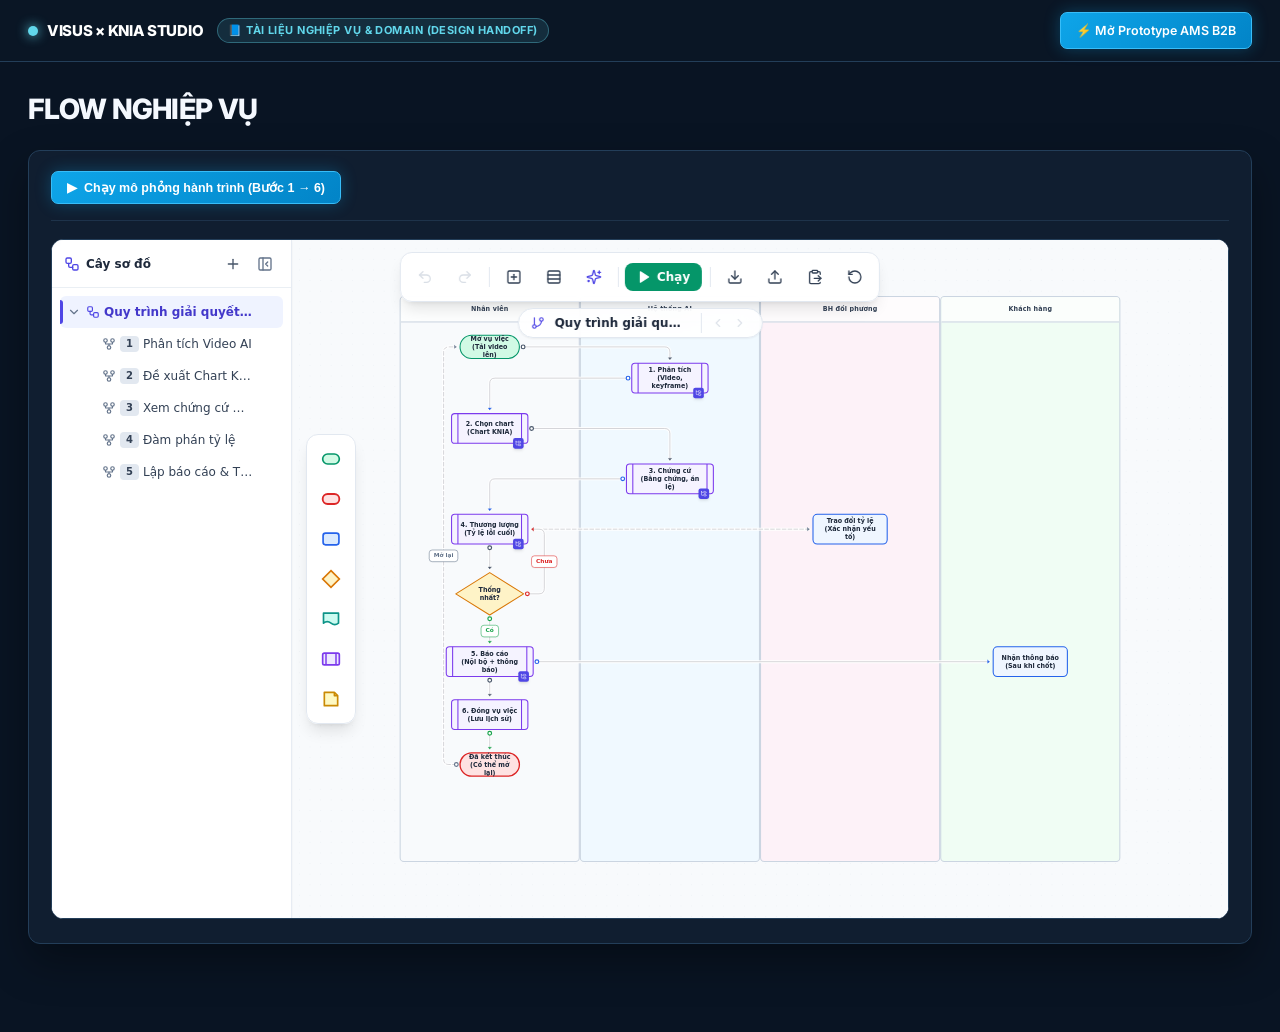
==== commit 63736626: "chore(domain-spec): remove part 1 eyebrow label and part 2 key actors section" ====
--- a/domain-spec/index.html
+++ b/domain-spec/index.html
@@ -1355,7 +1355,6 @@
     <section>
       <div class="section-title-row">
         <div>
-          <span class="section-eyebrow">PHẦN 1 · DOMAIN OVERVIEW &amp; END-TO-END WORKFLOW</span>
           <h1 class="section-title">FLOW NGHIỆP VỤ</h1>
         </div>
       </div>
@@ -1594,57 +1593,6 @@
           </div>
         </div>
 
-      </div>
-    </section>
-
-    <!-- ================= PHẦN 2: CÁC ĐỐI TƯỢNG THAM GIA (ACTORS) ================= -->
-    <section>
-      <span class="section-eyebrow">PHẦN 2 · KEY ACTORS &amp; MENTAL MODEL CHO DESIGN</span>
-      <h2 class="section-title" style="font-size:21px;">4 Đối tượng Tham gia trong Luồng Bồi thường</h2>
-      <div class="actors-grid">
-        <div class="actor-card">
-          <div class="actor-top">
-            <span class="actor-icon">🧑‍💼</span>
-          </div>
-          <h3>1. Giám định viên bên ta (Claims Adjuster)</h3>
-          <p>
-            Người trực tiếp ngồi trước màn hình <b>AMS B2B</b>. Có quyền kiểm식 tình tiết AI nhận diện, chọn mã Chart
-            KNIA, bật/tắt các mục lập luận khi đàm phán và ký duyệt báo cáo PDF gửi khách hàng.
-          </p>
-        </div>
-
-        <div class="actor-card">
-          <div class="actor-top">
-            <span class="actor-icon" style="background:rgba(16,185,129,0.12); border-color:rgba(16,185,129,0.35);">🚗</span>
-          </div>
-          <h3>2. Khách hàng bên ta (Xe 자차 / Xe A)</h3>
-          <p>
-            Chủ hợp đồng bảo hiểm của công ty ta. Trên giao diện Thương lượng, mọi yếu tố giúp <b>giảm tỷ lệ lỗi cho
-              khách hàng (↓)</b> luôn được hiển thị bằng <b>màu Xanh lá (Lập luận bảo vệ khách hàng)</b>.
-          </p>
-        </div>
-
-        <div class="actor-card">
-          <div class="actor-top">
-            <span class="actor-icon" style="background:rgba(245,158,11,0.12); border-color:rgba(245,158,11,0.35);">🏢</span>
-          </div>
-          <h3>3. Bảo hiểm đối phương &amp; Xe đối phương (대차)</h3>
-          <p>
-            Phía bên kia bàn đàm phán. Họ sẽ đưa ra các lập luận làm <b>tăng tỷ lệ lỗi của khách hàng ta (↑)</b> — được
-            hiển thị ở cột bên phải bằng <b>màu Đỏ/Cam (Lập luận đối phương có thể đưa ra)</b>.
-          </p>
-        </div>
-
-        <div class="actor-card">
-          <div class="actor-top">
-            <span class="actor-icon">🤖</span>
-          </div>
-          <h3>4. Hệ thống AMS B2B (AI Agent)</h3>
-          <p>
-            Hoạt động song song ở cột giữa (5 bước phân tích) và cột phải (AI Chat Phân Tích): tự động trích xuất chứng
-            cứ từ video, trả lời câu hỏi nghiệp vụ của Giám định viên và tính toán tỷ lệ lỗi theo thời gian thực.
-          </p>
-        </div>
       </div>
     </section>
 
